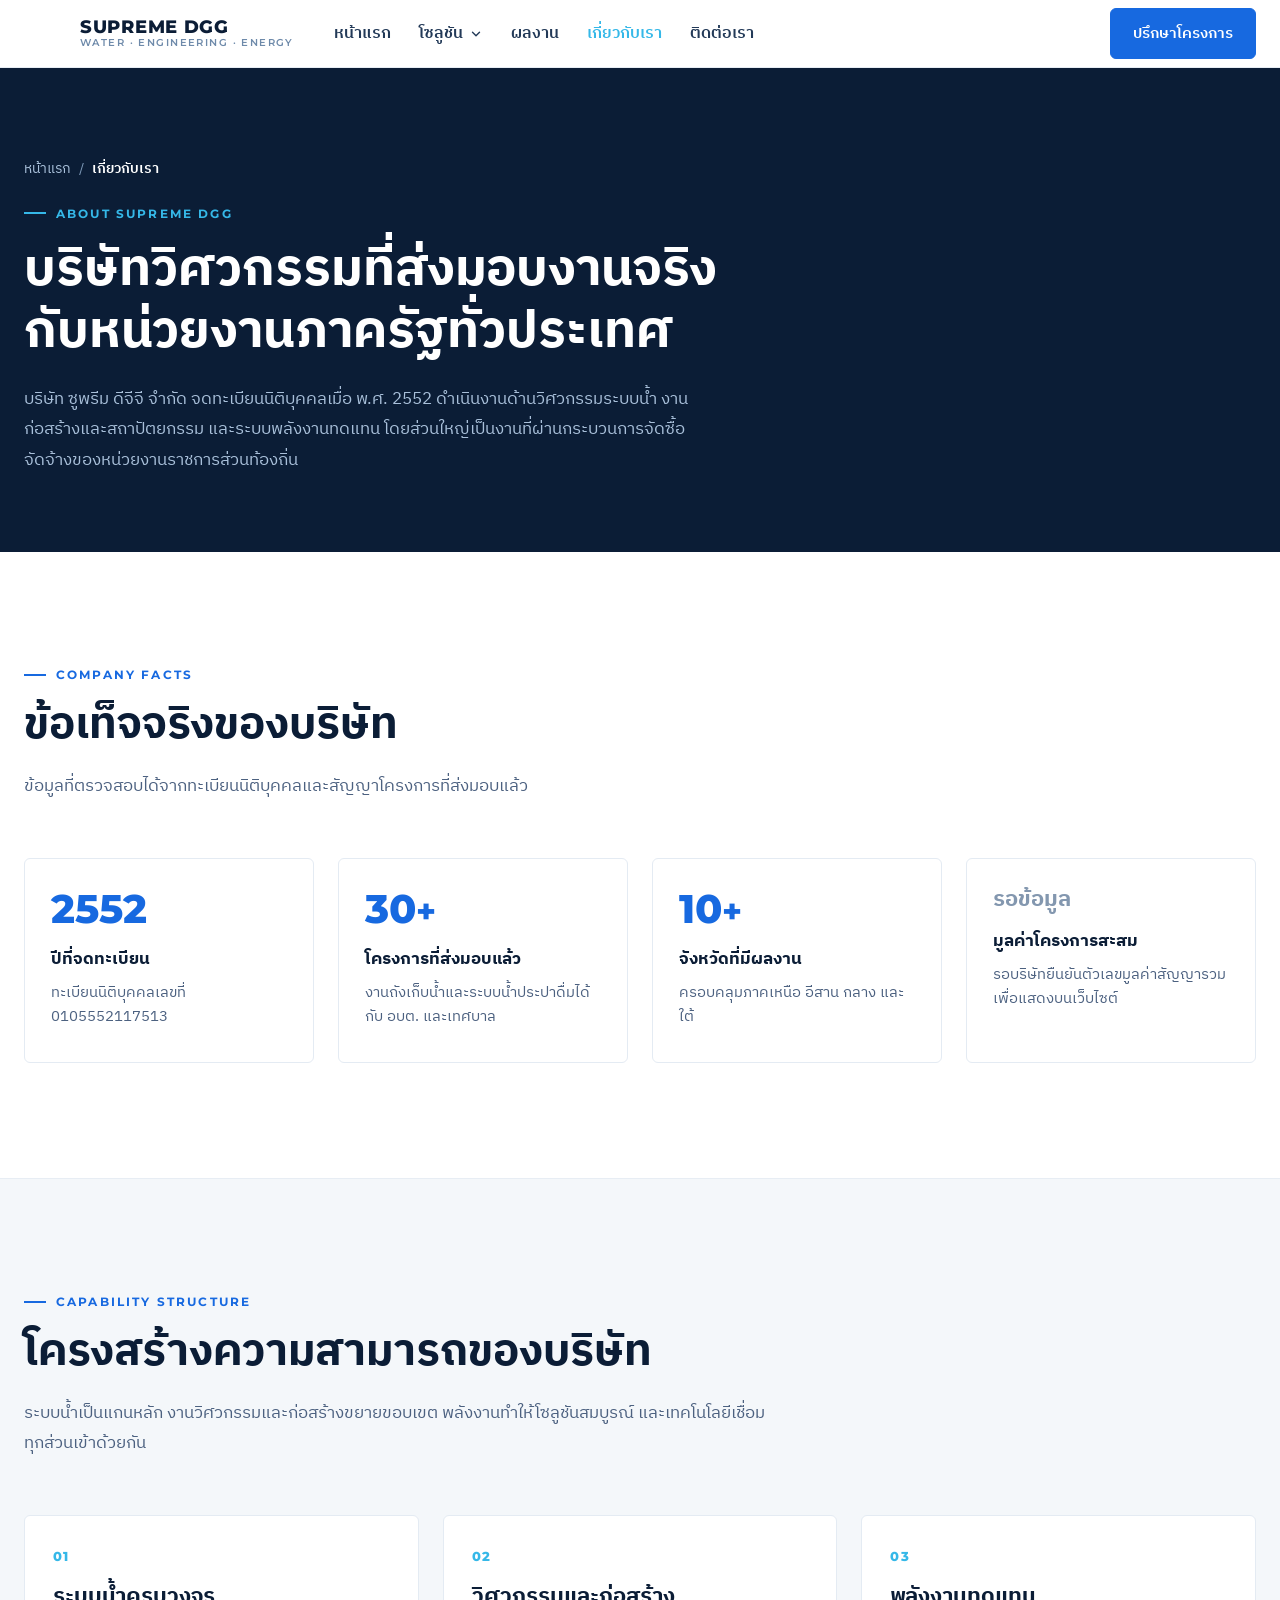
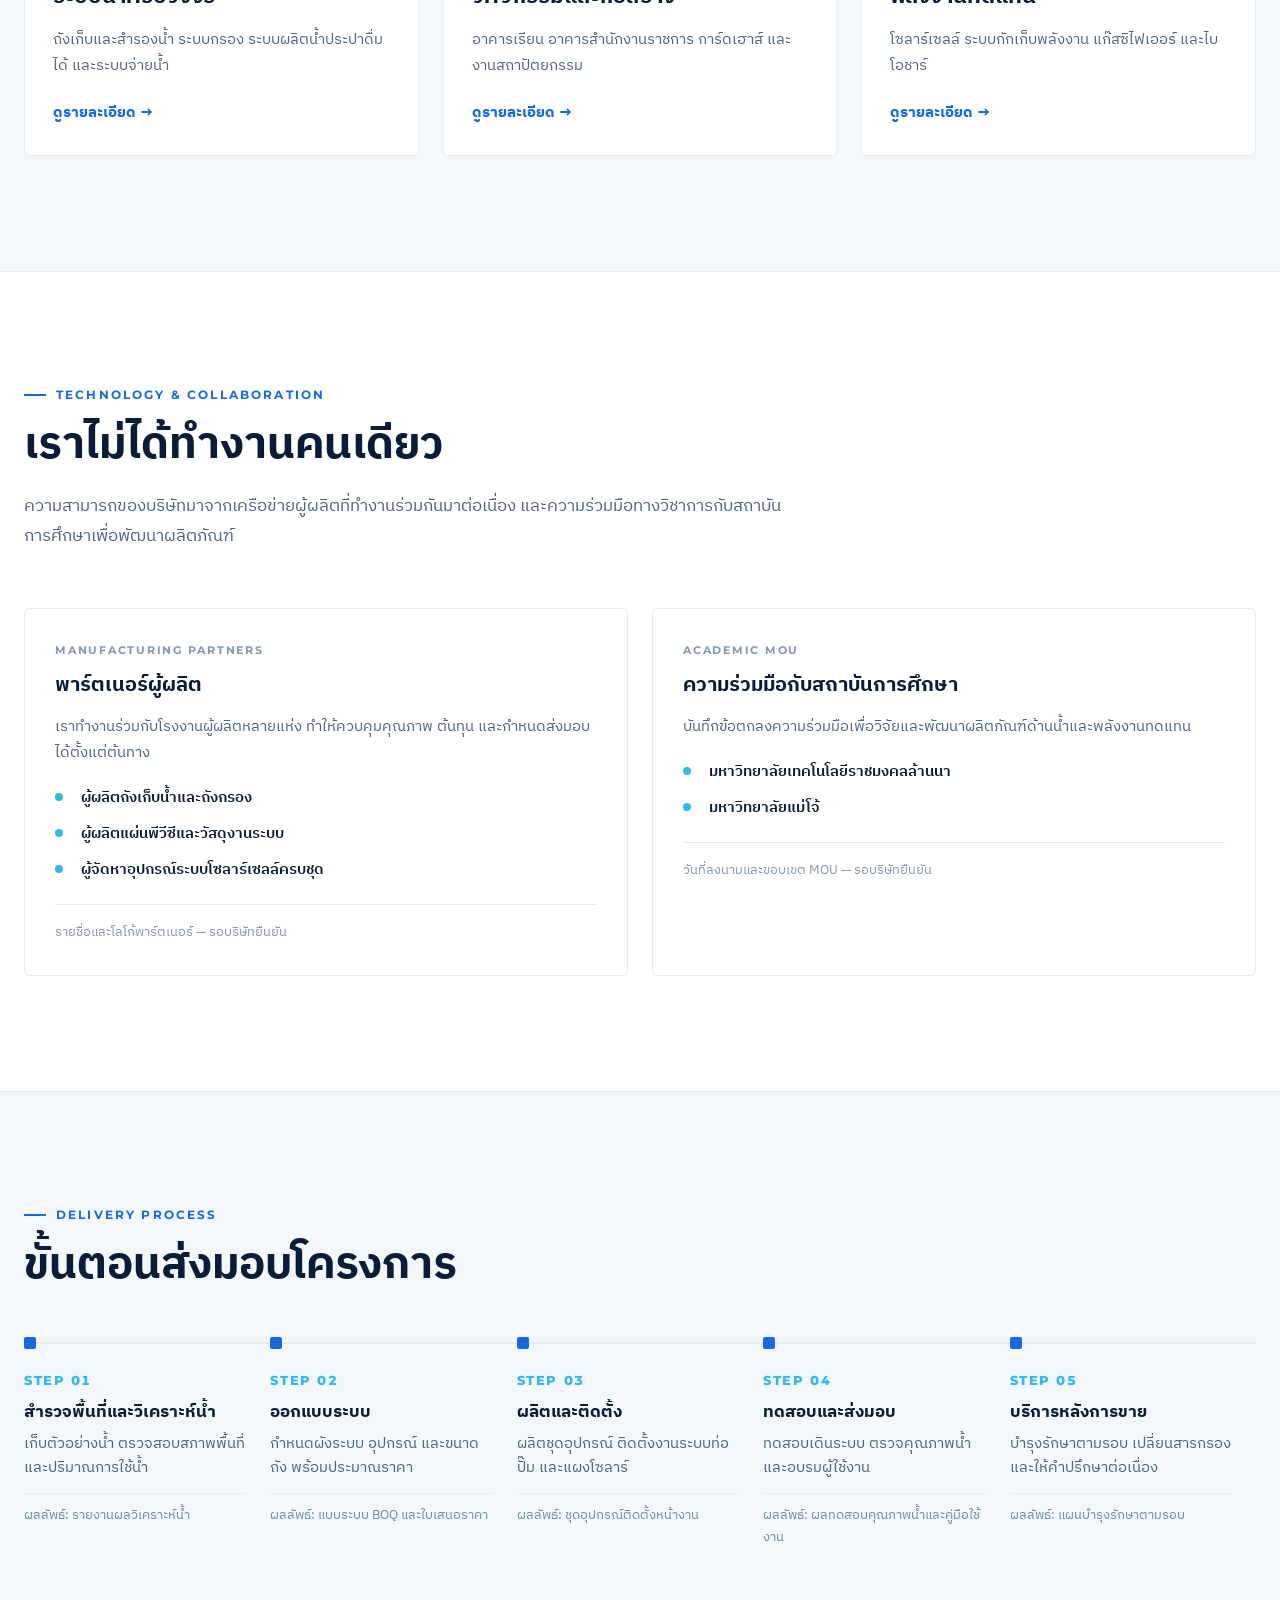
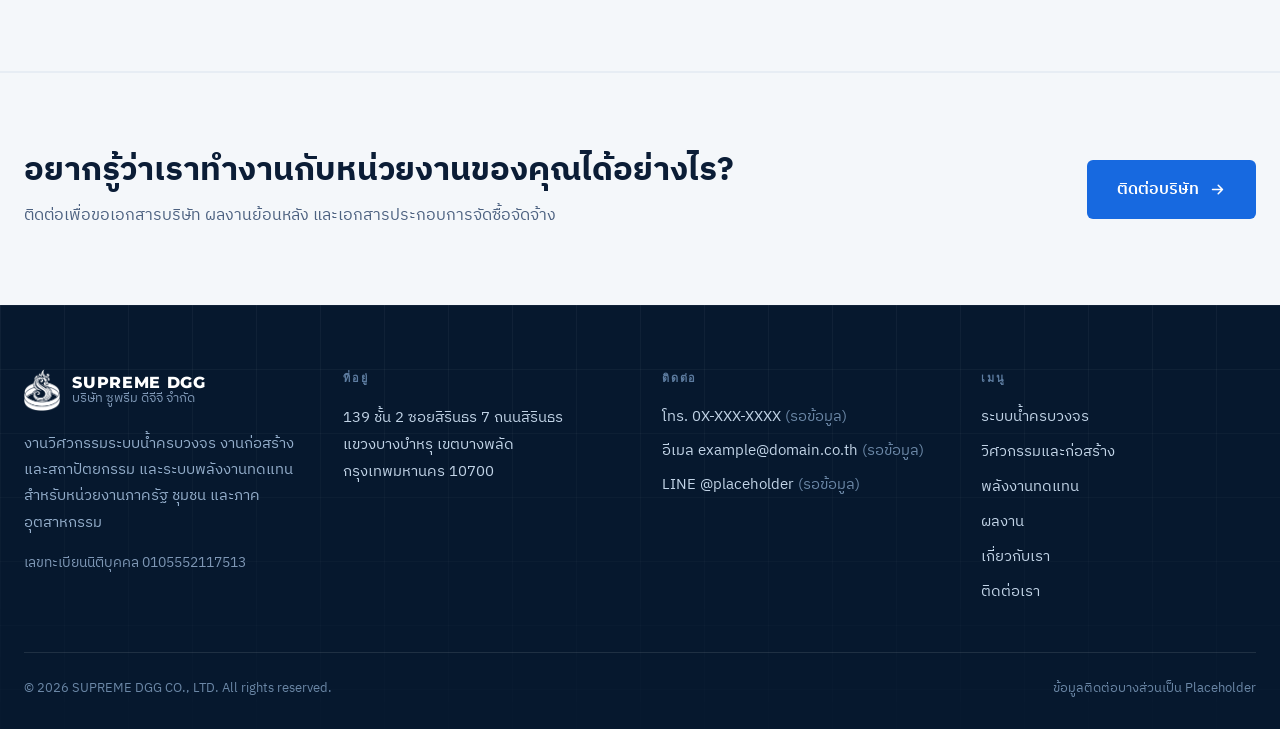
==== about.html @ 995c14d4 "Restructure site into seven pages per corporate website direction The homepage was carrying every se" ====
<!DOCTYPE html>
<html lang="th">
<head>
<meta charset="UTF-8">
<meta name="viewport" content="width=device-width, initial-scale=1">
<title>เกี่ยวกับเรา — SUPREME DGG | บริษัท ซูพรีม ดีจีจี จำกัด</title>
<meta name="description" content="บริษัท ซูพรีม ดีจีจี จำกัด จดทะเบียน พ.ศ. 2552 ดำเนินงานวิศวกรรมระบบน้ำ งานก่อสร้าง และพลังงานทดแทน ร่วมกับหน่วยงานภาครัฐ พาร์ตเนอร์ผู้ผลิต และสถาบันการศึกษา">
<link rel="preconnect" href="https://fonts.googleapis.com">
<link rel="preconnect" href="https://fonts.gstatic.com" crossorigin>
<link href="https://fonts.googleapis.com/css2?family=IBM+Plex+Sans+Thai:wght@400;500;600;700&family=Montserrat:wght@400;500;600;700;800&display=swap" rel="stylesheet">
<link rel="stylesheet" href="styles.css">
</head>
<body data-page="about">

<header id="site-header" class="header">
  <div class="header-inner">
    <a href="index.html" class="brand">
      <span class="brand-mark">
        <img class="logo logo-navy" src="assets/logo-navy.png" alt="SUPREME DGG" width="612" height="702">
        <img class="logo logo-white" src="assets/logo-white.png" alt="SUPREME DGG" width="598" height="689">
      </span>
      <span class="brand-text">
        <span class="brand-name">SUPREME DGG</span>
        <span class="brand-sub">WATER · ENGINEERING · ENERGY</span>
      </span>
    </a>
    <nav class="nav">
      <a href="index.html" data-nav="home">หน้าแรก</a>
      <div class="nav-drop" data-nav="solutions">
        <button type="button" class="nav-drop-trigger" aria-expanded="false" aria-haspopup="true">
          โซลูชัน
          <svg width="14" height="14" viewBox="0 0 24 24" fill="none" stroke="currentColor" stroke-width="2.4" stroke-linecap="round" stroke-linejoin="round"><path d="m6 9 6 6 6-6"></path></svg>
        </button>
        <div class="nav-drop-menu">
          <a href="water.html" data-nav="water">
            <strong>ระบบน้ำครบวงจร</strong>
            <span>ถังเก็บน้ำ · ระบบกรอง · น้ำประปาดื่มได้</span>
          </a>
          <a href="engineering.html" data-nav="engineering">
            <strong>วิศวกรรมและก่อสร้าง</strong>
            <span>อาคารราชการ · โรงเรียน · สถาปัตยกรรม</span>
          </a>
          <a href="energy.html" data-nav="energy">
            <strong>พลังงานทดแทน</strong>
            <span>โซลาร์เซลล์ · แก๊สซิไฟเออร์ · ไบโอชาร์</span>
          </a>
        </div>
      </div>
      <a href="projects.html" data-nav="projects">ผลงาน</a>
      <a href="about.html" data-nav="about">เกี่ยวกับเรา</a>
      <a href="contact.html" data-nav="contact">ติดต่อเรา</a>
    </nav>
    <div class="header-actions">
      <a href="contact.html" class="btn btn-header-cta">ปรึกษาโครงการ</a>
      <button type="button" id="burger" class="burger" aria-label="เมนู" aria-expanded="false" aria-controls="mobile-menu">
        <svg width="22" height="22" viewBox="0 0 24 24" fill="none" stroke="currentColor" stroke-width="2" stroke-linecap="round"><path d="M3 6h18M3 12h18M3 18h18"></path></svg>
      </button>
    </div>
  </div>
</header>

<div id="mobile-menu" class="mobile-menu" hidden>
  <a href="index.html">หน้าแรก</a>
  <div class="mobile-menu-group">
    <span class="mobile-menu-label">โซลูชัน</span>
    <a href="water.html">ระบบน้ำครบวงจร</a>
    <a href="engineering.html">วิศวกรรมและก่อสร้าง</a>
    <a href="energy.html">พลังงานทดแทน</a>
  </div>
  <a href="projects.html">ผลงาน</a>
  <a href="about.html">เกี่ยวกับเรา</a>
  <a href="contact.html">ติดต่อเรา</a>
</div>

<main>

  <section class="page-hero">
    <div class="wrap">
      <nav class="crumb" aria-label="breadcrumb"><a href="index.html">หน้าแรก</a><span>/</span><strong>เกี่ยวกับเรา</strong></nav>
      <div class="eyebrow-label eyebrow-label-cyan">ABOUT SUPREME DGG</div>
      <h1>บริษัทวิศวกรรมที่ส่งมอบงานจริง<br>กับหน่วยงานภาครัฐทั่วประเทศ</h1>
      <p>บริษัท ซูพรีม ดีจีจี จำกัด จดทะเบียนนิติบุคคลเมื่อ พ.ศ. 2552 ดำเนินงานด้านวิศวกรรมระบบน้ำ งานก่อสร้างและสถาปัตยกรรม และระบบพลังงานทดแทน โดยส่วนใหญ่เป็นงานที่ผ่านกระบวนการจัดซื้อจัดจ้างของหน่วยงานราชการส่วนท้องถิ่น</p>
    </div>
  </section>

  <!-- FACTS -->
  <section class="section" data-reveal>
    <div class="wrap">
      <div class="section-head">
        <div class="eyebrow-label">COMPANY FACTS</div>
        <h2>ข้อเท็จจริงของบริษัท</h2>
        <p>ข้อมูลที่ตรวจสอบได้จากทะเบียนนิติบุคคลและสัญญาโครงการที่ส่งมอบแล้ว</p>
      </div>
      <div class="grid grid-4 facts-grid">
        <div class="card fact-card">
          <span class="fact-number">2552</span>
          <strong>ปีที่จดทะเบียน</strong>
          <p>ทะเบียนนิติบุคคลเลขที่ 0105552117513</p>
        </div>
        <div class="card fact-card">
          <span class="fact-number">30<small>+</small></span>
          <strong>โครงการที่ส่งมอบแล้ว</strong>
          <p>งานถังเก็บน้ำและระบบน้ำประปาดื่มได้กับ อบต. และเทศบาล</p>
        </div>
        <div class="card fact-card">
          <span class="fact-number">10<small>+</small></span>
          <strong>จังหวัดที่มีผลงาน</strong>
          <p>ครอบคลุมภาคเหนือ อีสาน กลาง และใต้</p>
        </div>
        <div class="card fact-card">
          <span class="fact-number fact-number-pending">รอข้อมูล</span>
          <strong>มูลค่าโครงการสะสม</strong>
          <p>รอบริษัทยืนยันตัวเลขมูลค่าสัญญารวมเพื่อแสดงบนเว็บไซต์</p>
        </div>
      </div>
    </div>
  </section>

  <!-- CAPABILITY -->
  <section class="section section-tint" data-reveal>
    <div class="wrap">
      <div class="section-head">
        <div class="eyebrow-label">CAPABILITY STRUCTURE</div>
        <h2>โครงสร้างความสามารถของบริษัท</h2>
        <p>ระบบน้ำเป็นแกนหลัก งานวิศวกรรมและก่อสร้างขยายขอบเขต พลังงานทำให้โซลูชันสมบูรณ์ และเทคโนโลยีเชื่อมทุกส่วนเข้าด้วยกัน</p>
      </div>
      <div class="grid grid-3">
        <a class="card line-card" href="water.html">
          <div class="line-num">01</div>
          <h3>ระบบน้ำครบวงจร</h3>
          <p>ถังเก็บและสำรองน้ำ ระบบกรอง ระบบผลิตน้ำประปาดื่มได้ และระบบจ่ายน้ำ</p>
          <span class="line-link">ดูรายละเอียด</span>
        </a>
        <a class="card line-card" href="engineering.html">
          <div class="line-num">02</div>
          <h3>วิศวกรรมและก่อสร้าง</h3>
          <p>อาคารเรียน อาคารสำนักงานราชการ การ์ดเฮาส์ และงานสถาปัตยกรรม</p>
          <span class="line-link">ดูรายละเอียด</span>
        </a>
        <a class="card line-card" href="energy.html">
          <div class="line-num">03</div>
          <h3>พลังงานทดแทน</h3>
          <p>โซลาร์เซลล์ ระบบกักเก็บพลังงาน แก๊สซิไฟเออร์ และไบโอชาร์</p>
          <span class="line-link">ดูรายละเอียด</span>
        </a>
      </div>
    </div>
  </section>

  <!-- COLLABORATION -->
  <section id="collaboration" class="section" data-reveal>
    <div class="wrap">
      <div class="section-head">
        <div class="eyebrow-label">TECHNOLOGY &amp; COLLABORATION</div>
        <h2>เราไม่ได้ทำงานคนเดียว</h2>
        <p>ความสามารถของบริษัทมาจากเครือข่ายผู้ผลิตที่ทำงานร่วมกันมาต่อเนื่อง และความร่วมมือทางวิชาการกับสถาบันการศึกษาเพื่อพัฒนาผลิตภัณฑ์</p>
      </div>

      <div class="grid grid-2 collab-grid">
        <div class="card collab-card">
          <div class="collab-label">MANUFACTURING PARTNERS</div>
          <h3>พาร์ตเนอร์ผู้ผลิต</h3>
          <p>เราทำงานร่วมกับโรงงานผู้ผลิตหลายแห่ง ทำให้ควบคุมคุณภาพ ต้นทุน และกำหนดส่งมอบได้ตั้งแต่ต้นทาง</p>
          <ul class="tick-list">
            <li>ผู้ผลิตถังเก็บน้ำและถังกรอง</li>
            <li>ผู้ผลิตแผ่นพีวีซีและวัสดุงานระบบ</li>
            <li>ผู้จัดหาอุปกรณ์ระบบโซลาร์เซลล์ครบชุด</li>
          </ul>
          <div class="pending-note">รายชื่อและโลโก้พาร์ตเนอร์ — รอบริษัทยืนยัน</div>
        </div>

        <div class="card collab-card">
          <div class="collab-label">ACADEMIC MOU</div>
          <h3>ความร่วมมือกับสถาบันการศึกษา</h3>
          <p>บันทึกข้อตกลงความร่วมมือเพื่อวิจัยและพัฒนาผลิตภัณฑ์ด้านน้ำและพลังงานทดแทน</p>
          <ul class="tick-list">
            <li>มหาวิทยาลัยเทคโนโลยีราชมงคลล้านนา</li>
            <li>มหาวิทยาลัยแม่โจ้</li>
          </ul>
          <div class="pending-note">วันที่ลงนามและขอบเขต MOU — รอบริษัทยืนยัน</div>
        </div>
      </div>
    </div>
  </section>

  <!-- PROCESS -->
  <section id="process" class="section section-tint" data-reveal>
    <div class="wrap">
      <div class="eyebrow-label">DELIVERY PROCESS</div>
      <h2 class="section-title">ขั้นตอนส่งมอบโครงการ</h2>
      <div class="process-grid">
        <div class="process-step">
          <div class="process-dot"></div>
          <div class="process-num">STEP 01</div>
          <h3>สำรวจพื้นที่และวิเคราะห์น้ำ</h3>
          <p>เก็บตัวอย่างน้ำ ตรวจสอบสภาพพื้นที่และปริมาณการใช้น้ำ</p>
          <div class="process-out">ผลลัพธ์: รายงานผลวิเคราะห์น้ำ</div>
        </div>
        <div class="process-step">
          <div class="process-dot"></div>
          <div class="process-num">STEP 02</div>
          <h3>ออกแบบระบบ</h3>
          <p>กำหนดผังระบบ อุปกรณ์ และขนาดถัง พร้อมประมาณราคา</p>
          <div class="process-out">ผลลัพธ์: แบบระบบ BOQ และใบเสนอราคา</div>
        </div>
        <div class="process-step">
          <div class="process-dot"></div>
          <div class="process-num">STEP 03</div>
          <h3>ผลิตและติดตั้ง</h3>
          <p>ผลิตชุดอุปกรณ์ ติดตั้งงานระบบท่อ ปั๊ม และแผงโซลาร์</p>
          <div class="process-out">ผลลัพธ์: ชุดอุปกรณ์ติดตั้งหน้างาน</div>
        </div>
        <div class="process-step">
          <div class="process-dot"></div>
          <div class="process-num">STEP 04</div>
          <h3>ทดสอบและส่งมอบ</h3>
          <p>ทดสอบเดินระบบ ตรวจคุณภาพน้ำ และอบรมผู้ใช้งาน</p>
          <div class="process-out">ผลลัพธ์: ผลทดสอบคุณภาพน้ำและคู่มือใช้งาน</div>
        </div>
        <div class="process-step">
          <div class="process-dot"></div>
          <div class="process-num">STEP 05</div>
          <h3>บริการหลังการขาย</h3>
          <p>บำรุงรักษาตามรอบ เปลี่ยนสารกรอง และให้คำปรึกษาต่อเนื่อง</p>
          <div class="process-out">ผลลัพธ์: แผนบำรุงรักษาตามรอบ</div>
        </div>
      </div>
    </div>
  </section>


  <section class="cta-band" data-reveal>
    <div class="wrap cta-band-inner">
      <div>
        <h2>อยากรู้ว่าเราทำงานกับหน่วยงานของคุณได้อย่างไร?</h2>
        <p>ติดต่อเพื่อขอเอกสารบริษัท ผลงานย้อนหลัง และเอกสารประกอบการจัดซื้อจัดจ้าง</p>
      </div>
      <a href="contact.html" class="btn btn-primary">ติดต่อบริษัท
        <svg width="17" height="17" viewBox="0 0 24 24" fill="none" stroke="currentColor" stroke-width="2.2" stroke-linecap="round" stroke-linejoin="round"><path d="M5 12h14M13 6l6 6-6 6"></path></svg>
      </a>
    </div>
  </section>

</main>

<!-- FOOTER -->
<footer class="footer">
  <div class="wrap">
    <div class="footer-grid">
      <div>
        <div class="footer-brand">
          <img src="assets/logo-white.png" alt="SUPREME DGG" class="footer-logo" width="598" height="689" loading="lazy" decoding="async">
          <span>
            <span class="footer-brand-name">SUPREME DGG</span>
            <span class="footer-brand-sub">บริษัท ซูพรีม ดีจีจี จำกัด</span>
          </span>
        </div>
        <p class="footer-desc">งานวิศวกรรมระบบน้ำครบวงจร งานก่อสร้างและสถาปัตยกรรม และระบบพลังงานทดแทน สำหรับหน่วยงานภาครัฐ ชุมชน และภาคอุตสาหกรรม</p>
        <div class="footer-reg">เลขทะเบียนนิติบุคคล 0105552117513</div>
      </div>
      <div>
        <div class="footer-label">ที่อยู่</div>
        <p class="footer-address">139 ชั้น 2 ซอยสิรินธร 7 ถนนสิรินธร<br>แขวงบางบำหรุ เขตบางพลัด<br>กรุงเทพมหานคร 10700</p>
      </div>
      <div>
        <div class="footer-label">ติดต่อ</div>
        <div class="footer-contact">
          <span>โทร. 0X-XXX-XXXX <em>(รอข้อมูล)</em></span>
          <span>อีเมล example@domain.co.th <em>(รอข้อมูล)</em></span>
          <span>LINE @placeholder <em>(รอข้อมูล)</em></span>
        </div>
      </div>
      <div>
        <div class="footer-label">เมนู</div>
        <div class="footer-links">
          <a href="water.html">ระบบน้ำครบวงจร</a>
          <a href="engineering.html">วิศวกรรมและก่อสร้าง</a>
          <a href="energy.html">พลังงานทดแทน</a>
          <a href="projects.html">ผลงาน</a>
          <a href="about.html">เกี่ยวกับเรา</a>
          <a href="contact.html">ติดต่อเรา</a>
        </div>
      </div>
    </div>
    <div class="footer-bottom">
      <span>© 2026 SUPREME DGG CO., LTD. All rights reserved.</span>
      <span>ข้อมูลติดต่อบางส่วนเป็น Placeholder</span>
    </div>
  </div>
</footer>

<script src="script.js"></script>
</body>
</html>
---- styles.css ----
/* SUPREME DGG — Homepage
   Implemented from the "SUPREME DGG Homepage.dc.html" Claude Design canvas.
   Vanilla HTML/CSS/JS — no runtime dependency. */

:root {
  --navy: #0B1D36;
  --navy-deep: #06182E;
  --blue: #1769E0;
  --blue-deep: #0F58C4;
  --cyan: #35B8E8;
  --ink: #0B1D36;
  --muted: #4C6180;
  --line: #E4EBF3;
  --line-soft: #E7EDF4;
  --tint: #F4F7FA;
  --header-h: 82px;
  --header-h-scrolled: 68px;
  --radius: 6px;
  --radius-sm: 4px;
}

* { box-sizing: border-box; }

html { scroll-behavior: smooth; }

section[id],
#contact-form {
  scroll-margin-top: 92px;
}
@media (prefers-reduced-motion: reduce) { html { scroll-behavior: auto; } }

body {
  margin: 0;
  background: #FFFFFF;
  color: var(--ink);
  font-family: 'IBM Plex Sans Thai', 'Montserrat', sans-serif;
  -webkit-font-smoothing: antialiased;
  overflow-x: hidden;
}

a { color: var(--blue); text-decoration: none; }
a:hover { color: var(--cyan); }
input, textarea, button, select { font-family: inherit; }
img { max-width: 100%; }

.wrap {
  max-width: 1280px;
  margin: 0 auto;
  padding: 0 24px;
}

h1, h2, h3, h4 { margin: 0; }

/* ---------- Buttons ---------- */

.btn {
  display: inline-flex;
  align-items: center;
  gap: 10px;
  padding: 16px 30px;
  border-radius: var(--radius);
  font-size: 16px;
  font-weight: 600;
  border: none;
  cursor: pointer;
  transition: background .25s ease, color .25s ease, border-color .25s ease;
}

.btn-primary {
  background: var(--blue);
  color: #FFFFFF;
}
.btn-primary:hover { background: var(--cyan); color: #06182E; }

.btn-ghost {
  background: rgba(255, 255, 255, .06);
  border: 1.5px solid rgba(255, 255, 255, .42);
  color: #FFFFFF;
}
.btn-ghost:hover { background: #FFFFFF; color: var(--navy); border-color: #FFFFFF; }

.btn-outline {
  background: transparent;
  border: 1.5px solid rgba(255, 255, 255, .42);
  color: #FFFFFF;
}
.btn-outline:hover { background: #FFFFFF; color: var(--navy); border-color: #FFFFFF; }

.btn-outline-navy {
  padding: 12px 24px;
  border-radius: var(--radius);
  border: 1px solid #D8E2ED;
  background: #FFFFFF;
  color: var(--navy);
  font-size: 15px;
}
.btn-outline-navy:hover { background: var(--tint); }

.btn-submit {
  width: 100%;
  margin-top: 6px;
  padding: 16px;
  border-radius: var(--radius);
  background: var(--blue);
  color: #FFFFFF;
  font-size: 16px;
  justify-content: center;
}
.btn-submit:hover { background: var(--blue-deep); }

/* ---------- Header ---------- */

.header {
  position: fixed;
  top: 0; left: 0; right: 0;
  z-index: 100;
  height: var(--header-h);
  background: transparent;
  border-bottom: 1px solid transparent;
  box-shadow: none;
  transition: height .3s ease, background .3s ease, box-shadow .3s ease, border-color .3s ease;
  --fg: #E4EEF8;
  --brand: #FFFFFF;
  --brand-sub: var(--cyan);
  --cta-bg: rgba(255, 255, 255, .12);
  --cta-border: rgba(255, 255, 255, .45);
  --burger-bg: rgba(255, 255, 255, .12);
  --burger-border: rgba(255, 255, 255, .35);
  --burger-color: #FFFFFF;
}

.header.is-scrolled,
.header.is-menu-open,
body:not([data-page="home"]) .header {
  height: var(--header-h-scrolled);
  background: #FFFFFF;
  border-bottom-color: var(--line-soft);
  box-shadow: none;
  --fg: #233A58;
  --brand: var(--navy);
  --brand-sub: #6E8AAA;
  --cta-bg: var(--blue);
  --cta-border: var(--blue);
  --burger-bg: #F4F7FA;
  --burger-border: #E0E8F1;
  --burger-color: var(--navy);
}

.header-inner {
  max-width: 1280px;
  margin: 0 auto;
  padding: 0 24px;
  height: 100%;
  display: flex;
  align-items: center;
  gap: 32px;
}

.brand { display: flex; align-items: center; gap: 12px; flex-shrink: 0; }

.brand-mark { position: relative; height: 44px; width: 44px; display: block; flex-shrink: 0; }

.logo { position: absolute; inset: 0; height: 44px; width: auto; display: block; transition: opacity .25s ease; }
.logo-white { opacity: 1; }
.logo-navy { opacity: 0; }
.header.is-scrolled .logo-navy,
.header.is-menu-open .logo-navy { opacity: 1; }
.header.is-scrolled .logo-white,
.header.is-menu-open .logo-white { opacity: 0; }

.brand-text { display: flex; flex-direction: column; line-height: 1.1; }
.brand-name { font-family: 'Montserrat', sans-serif; font-size: 18px; font-weight: 800; letter-spacing: .04em; color: var(--brand); }
.brand-sub { font-family: 'Montserrat', sans-serif; font-size: 9.5px; font-weight: 600; letter-spacing: .15em; color: var(--brand-sub); }

.nav { display: flex; align-items: center; gap: 28px; margin-left: 8px; }
.nav a { font-size: 15.5px; font-weight: 600; color: var(--fg); white-space: nowrap; transition: color .2s ease; }
.nav a:hover { color: var(--cyan); }

.header-actions { margin-left: auto; display: flex; align-items: center; gap: 12px; }

.btn-header-cta {
  padding: 12px 22px;
  border-radius: var(--radius);
  font-size: 15px;
  white-space: nowrap;
  background: var(--cta-bg);
  color: #FFFFFF;
  border: 1.5px solid var(--cta-border);
}
.btn-header-cta:hover { background: var(--blue-deep); border-color: var(--blue-deep); color: #FFFFFF; }

.burger {
  display: none;
  align-items: center;
  justify-content: center;
  width: 44px; height: 44px;
  border-radius: var(--radius);
  cursor: pointer;
  background: var(--burger-bg);
  border: 1px solid var(--burger-border);
  color: var(--burger-color);
}

.mobile-menu {
  position: fixed;
  inset: var(--header-h-scrolled) 0 auto 0;
  z-index: 90;
  background: #FFFFFF;
  border-bottom: 1px solid var(--line-soft);
  box-shadow: none;
  padding: 16px 24px 24px;
  display: flex;
  flex-direction: column;
  gap: 4px;
}
.mobile-menu[hidden] { display: none; }
.mobile-menu a { padding: 14px 4px; font-size: 17px; font-weight: 600; color: var(--navy); border-bottom: 1px solid #F0F4F9; }
.mobile-menu a:last-child { border-bottom: none; }

@media (max-width: 1139px) {
  .nav, .btn-header-cta { display: none; }
  .burger { display: inline-flex; }
}

/* ---------- Hero ---------- */

.hero {
  position: relative;
  width: 100%;
  min-height: min(88vh, 860px);
  display: flex;
  align-items: flex-end;
  background: var(--navy);
  overflow: hidden;
}

.hero-media { position: absolute; inset: 0; }
.hero-media img {
  width: 100%; height: 100%;
  object-fit: cover;
  display: block;
}
.hero-media::before {
  content: '';
  position: absolute; inset: 0;
  pointer-events: none;
  background: linear-gradient(90deg, rgba(11,29,54,.94) 0%, rgba(11,29,54,.86) 42%, rgba(11,29,54,.35) 78%, rgba(11,29,54,.15) 100%);
}
.hero-media::after {
  content: '';
  position: absolute; inset: 0;
  pointer-events: none;
  background:
    linear-gradient(to right, rgba(255,255,255,.05) 1px, transparent 1px),
    linear-gradient(to bottom, rgba(255,255,255,.05) 1px, transparent 1px),
    linear-gradient(180deg, rgba(11,29,54,.55) 0%, rgba(11,29,54,0) 30%);
  background-size: 72px 72px, 72px 72px, auto;
}

@media (max-width: 768px) {
  .hero-media::before {
    background: linear-gradient(90deg,
      rgba(11,29,54,.92) 0%,
      rgba(11,29,54,.86) 50%,
      rgba(11,29,54,.80) 100%);
  }
}

.hero-content {
  position: relative;
  width: 100%;
  max-width: 1280px;
  margin: 0 auto;
  padding: 180px 24px 72px;
}
.hero-content > div { max-width: 720px; }

.eyebrow { display: flex; align-items: center; gap: 12px; margin-bottom: 24px; }
.eyebrow-bar { width: 34px; height: 2px; background: var(--cyan); display: block; }
.eyebrow span { font-family: 'Montserrat', sans-serif; font-size: 13px; font-weight: 700; letter-spacing: .18em; color: var(--cyan); }

.hero h1 {
  margin: 0 0 24px;
  font-size: clamp(34px, 5vw, 60px);
  line-height: 1.18;
  font-weight: 700;
  color: #FFFFFF;
  text-wrap: pretty;
}
.hero p {
  margin: 0 0 36px;
  font-size: clamp(16px, 1.4vw, 19px);
  line-height: 1.75;
  color: #C9DAEC;
  max-width: 620px;
}
.hero-actions { display: flex; flex-wrap: wrap; gap: 14px; }

/* ---------- Image slots ---------- */

.img-slot {
  position: relative;
  width: 100%;
  height: 100%;
  overflow: hidden;
  background: #E9EFF6;
}
.img-slot img {
  width: 100%; height: 100%;
  object-fit: cover;
  display: block;
}

/* ---------- Sections ---------- */

.section { background: #FFFFFF; padding: clamp(72px, 9vw, 120px) 0; }
.section-tint { background: var(--tint); border-top: 1px solid var(--line-soft); border-bottom: 1px solid var(--line-soft); }
.section-dark { background: var(--navy); position: relative; }

.section-dark::before,
.footer::before {
  content: '';
  position: absolute; inset: 0;
  pointer-events: none;
  background-image:
    linear-gradient(to right, rgba(255, 255, 255, .05) 1px, transparent 1px),
    linear-gradient(to bottom, rgba(255, 255, 255, .05) 1px, transparent 1px);
  background-size: 64px 64px;
  -webkit-mask-image: linear-gradient(180deg, rgba(0, 0, 0, .85), rgba(0, 0, 0, .15));
          mask-image: linear-gradient(180deg, rgba(0, 0, 0, .85), rgba(0, 0, 0, .15));
}
.section-dark .wrap,
.footer .wrap { position: relative; z-index: 1; }

[data-reveal] { opacity: 0; transform: translateY(26px); transition: opacity .7s cubic-bezier(.22,.61,.36,1), transform .7s cubic-bezier(.22,.61,.36,1); }
[data-reveal].is-visible { opacity: 1; transform: none; }

.eyebrow-label {
  font-family: 'Montserrat', sans-serif; font-size: 12px; font-weight: 700; letter-spacing: .18em;
  color: var(--blue); margin-bottom: 16px;
  display: flex; align-items: center; gap: 10px;
}
.eyebrow-label::before { content: ''; width: 22px; height: 2px; background: currentColor; flex-shrink: 0; }
.eyebrow-label-cyan { color: var(--cyan); }

.trust-number, .stat-row strong, .stage-num, .process-num, .stage-detail-step {
  font-variant-numeric: tabular-nums;
}

.section-head { max-width: 760px; margin-bottom: 56px; }
.section-head h2 { margin: 0 0 18px; font-size: clamp(28px, 3.4vw, 44px); line-height: 1.28; font-weight: 700; color: var(--navy); text-wrap: pretty; }
.section-head p { margin: 0; font-size: 17px; line-height: 1.75; color: var(--muted); }

.section-title { margin: 0 0 48px; font-size: clamp(28px, 3.4vw, 44px); line-height: 1.28; font-weight: 700; color: var(--navy); }
.section-lede { margin: 0; font-size: 17px; line-height: 1.75; color: var(--muted); max-width: 520px; }

.section-dark h2 { font-size: clamp(28px, 3.4vw, 44px); line-height: 1.28; font-weight: 700; color: #FFFFFF; text-wrap: pretty; }
.section-dark .section-lede { color: #A9C0DA; }

.section-head-split { align-items: end; gap: 40px; margin-bottom: 52px; }

.grid { display: grid; gap: 24px; }
.grid-2 { grid-template-columns: repeat(auto-fit, minmax(min(300px, 100%), 1fr)); }
.grid-3 { grid-template-columns: repeat(1, 1fr); gap: 16px; }
@media (min-width: 768px) {
  .grid-3 { grid-template-columns: repeat(3, 1fr); gap: 24px; }
}
.grid-4 { grid-template-columns: repeat(auto-fit, minmax(min(268px, 100%), 1fr)); }

/* ---------- Cards ---------- */

.card {
  border: 1px solid var(--line);
  border-radius: var(--radius);
  overflow: hidden;
  background: #FFFFFF;
  transition: box-shadow .25s ease, border-color .25s ease, background .25s ease;
}
.card:hover { box-shadow: inset 0 0 0 1px #9EC3F0; border-color: #9EC3F0; }

.card-body { padding: 26px 24px 28px; }
.card-body h3 { margin: 0 0 10px; font-size: 19px; font-weight: 700; color: var(--navy); line-height: 1.4; }
.card-body p { margin: 0; font-size: 15px; line-height: 1.7; color: var(--muted); }

.card-spec {
  display: flex; flex-direction: column; gap: 6px;
  margin-top: 18px; padding-top: 14px; border-top: 1px solid var(--line);
}
.card-spec span { font-family: 'Montserrat', sans-serif; font-size: 11px; font-weight: 700; letter-spacing: .14em; color: #8397AF; }
.card-spec strong { font-size: 13px; font-weight: 600; color: var(--navy); text-align: left; }

.service-card .img-slot-sm { height: auto; aspect-ratio: 4 / 3; }
.card-icon {
  width: 44px; height: 44px;
  border-radius: var(--radius);
  background: #EEF5FE;
  display: flex; align-items: center; justify-content: center;
  margin-bottom: 18px;
  color: var(--blue);
}

.sector-card { padding: 30px 26px 32px; }
.sector-card:hover { background: #F7FAFD; border-color: #CFE0F5; transform: none; box-shadow: none; }
.sector-icon { color: var(--blue); margin-bottom: 20px; }
.sector-card h3 { margin: 0 0 10px; font-size: 18px; font-weight: 700; color: var(--navy); }
.sector-card p { margin: 0; font-size: 15px; line-height: 1.7; color: var(--muted); }

/* ---------- Trust bar ---------- */

.trust-bar { background: var(--navy); border-top: 1px solid rgba(255, 255, 255, .10); }
.trust-grid { display: grid; grid-template-columns: repeat(auto-fit, minmax(min(230px, 100%), 1fr)); }
.trust-item { padding: 30px 0; display: flex; align-items: center; gap: 14px; }
.trust-item > svg { flex-shrink: 0; }
.trust-item span { font-size: 15px; line-height: 1.5; color: #C9DAEC; }
.trust-item-number { gap: 16px; }
@media (min-width: 968px) {
  .trust-item { padding: 30px 28px; border-left: 1px solid rgba(255, 255, 255, .10); }
  .trust-item:first-child { padding-left: 0; border-left: none; }
  .trust-item:last-child { padding-right: 0; }
}
.trust-number { font-family: 'Montserrat', sans-serif; font-size: 34px; font-weight: 800; color: var(--cyan); line-height: 1; }
.trust-number small { font-size: 18px; font-weight: 700; }

/* ---------- Complete system panel ---------- */

.system-panel {
  background: #FFFFFF;
  border: 1px solid var(--line);
  border-radius: var(--radius);
  padding: clamp(24px, 3vw, 40px);
  box-shadow: 0 1px 2px rgba(11, 29, 54, .04);
}

.stage-picker { display: grid; grid-template-columns: repeat(auto-fit, minmax(min(168px, 100%), 1fr)); gap: 14px; }

.stage-btn {
  display: flex; flex-direction: column; align-items: flex-start; gap: 10px;
  text-align: left; cursor: pointer;
  padding: 20px 18px; border-radius: var(--radius); width: 100%;
  border: 1px solid var(--line);
  background: #FBFCFE;
  transition: background .25s ease, border-color .25s ease;
  font: inherit;
}
.stage-btn .stage-icon { display: block; color: var(--blue); }
.stage-btn .stage-num { font-family: 'Montserrat', sans-serif; font-size: 11px; font-weight: 800; letter-spacing: .14em; color: #9BB0C8; }
.stage-btn .stage-label { font-size: 15px; font-weight: 700; line-height: 1.4; color: var(--navy); }

.stage-btn.is-active {
  border-color: var(--navy);
  background: var(--navy);
}
.stage-btn.is-active .stage-icon { color: var(--cyan); }
.stage-btn.is-active .stage-num { color: var(--cyan); }
.stage-btn.is-active .stage-label { color: #FFFFFF; }

.system-panel-footer { margin-top: 16px; display: flex; align-items: stretch; gap: 14px; flex-wrap: wrap; }

.solar-note {
  flex: 1 1 300px; min-width: 0;
  display: flex; align-items: center; gap: 14px;
  padding: 16px 20px; border-radius: var(--radius);
  background: #F1FAF4; border: 1px solid #CFEBDB;
}
.solar-note > svg { flex-shrink: 0; }
.solar-note span { font-size: 14.5px; line-height: 1.6; color: #1B5C3D; }

.stage-detail {
  flex: 2 1 420px; min-width: 0;
  padding: 20px 24px; border-radius: var(--radius);
  background: var(--navy);
}
.stage-detail-step { font-family: 'Montserrat', sans-serif; font-size: 11px; font-weight: 700; letter-spacing: .16em; color: var(--cyan); margin-bottom: 8px; }
.stage-detail h4 { margin: 0 0 8px; font-size: 18px; font-weight: 700; color: #FFFFFF; }
.stage-detail p { margin: 0; font-size: 15px; line-height: 1.7; color: #B9CCE2; }

/* ---------- Why us ---------- */

.why-grid { gap: 48px; }
.why-copy p { margin: 0 0 32px; font-size: 17px; line-height: 1.75; color: #A9C0DA; max-width: 460px; }
.why-copy h2 { margin: 0 0 20px; }

.reasons-grid {
  display: grid; grid-template-columns: repeat(auto-fit, minmax(min(240px, 100%), 1fr)); gap: 2px;
  background: rgba(255, 255, 255, .10);
  border: 1px solid rgba(255, 255, 255, .10);
  border-radius: var(--radius); overflow: hidden;
}
.reason { background: var(--navy); padding: 26px 24px; transition: background .25s ease; }
.reason:hover { background: #122A48; }
.reason-head { display: flex; align-items: center; gap: 10px; margin-bottom: 12px; }
.reason-head span { font-family: 'Montserrat', sans-serif; font-size: 11px; font-weight: 700; letter-spacing: .14em; color: #5D7CA0; }
.reason p { margin: 0; font-size: 15.5px; line-height: 1.65; color: #E4EEF8; font-weight: 500; }

/* ---------- Projects ---------- */

.projects-head { display: flex; flex-wrap: wrap; gap: 28px; align-items: flex-end; justify-content: space-between; margin-bottom: 36px; }

.filter-bar { display: flex; flex-wrap: wrap; gap: 8px; }
.filter-btn {
  padding: 10px 18px; border-radius: var(--radius-sm); cursor: pointer;
  font-size: 14.5px; font-weight: 600;
  border: 1px solid #D8E2ED; background: #FFFFFF; color: #3A4F6B;
  transition: background .2s ease, color .2s ease, border-color .2s ease;
  font: inherit;
}
.filter-btn.is-active { border-color: var(--navy); background: var(--navy); color: #FFFFFF; }

.project-card .img-slot-lg { height: auto; aspect-ratio: 4 / 3; }
.tag {
  display: inline-flex; align-items: center;
  padding: 5px 11px; border-radius: 3px;
  background: #EEF5FE; color: var(--blue);
  font-size: 12px; font-weight: 600; margin-bottom: 14px;
}
.project-card h3 { margin: 0 0 8px; font-size: 18px; font-weight: 700; color: var(--navy); line-height: 1.45; }
.project-card p { margin: 0 0 18px; font-size: 15px; line-height: 1.7; color: var(--muted); }

.project-scope { font-size: 13px; color: var(--muted); margin-bottom: 14px; }

.stat-row { display: flex; flex-wrap: wrap; gap: 14px 22px; padding-top: 16px; border-top: 1px solid #EDF2F7; }
.stat-row span { display: block; font-size: 12px; color: #8397AF; margin-bottom: 3px; }
.stat-row strong { font-family: 'Montserrat', sans-serif; font-size: 15px; font-weight: 700; color: var(--navy); }

.pagination { display: flex; align-items: center; justify-content: center; gap: 8px; margin-top: 40px; flex-wrap: wrap; }
.pagination button {
  min-width: 40px; height: 40px; padding: 0 14px;
  border-radius: var(--radius-sm);
  border: 1px solid #D8E2ED; background: #FFFFFF; color: #3A4F6B;
  font-size: 14.5px; font-weight: 600; cursor: pointer; font: inherit;
  transition: background .2s ease, color .2s ease, border-color .2s ease;
}
.pagination button:hover:not(:disabled):not(.is-active) { border-color: var(--navy); }
.pagination button.is-active { border-color: var(--navy); background: var(--navy); color: #FFFFFF; cursor: default; }
.pagination button:disabled { opacity: .4; cursor: not-allowed; }

/* ---------- Process ---------- */

.process-grid { display: grid; grid-template-columns: repeat(auto-fit, minmax(min(214px, 100%), 1fr)); gap: 28px 0; }
.process-step { padding: 28px 24px 8px 0; position: relative; border-top: 2px solid var(--line); }
.process-dot { position: absolute; top: -7px; left: 0; width: 12px; height: 12px; border-radius: 2px; background: var(--blue); }
.process-num { font-family: 'Montserrat', sans-serif; font-size: 13px; font-weight: 800; letter-spacing: .12em; color: var(--cyan); margin-bottom: 12px; }
.process-step h3 { margin: 0 0 8px; font-size: 17px; font-weight: 700; color: var(--navy); line-height: 1.45; }
.process-step p { margin: 0; font-size: 14.5px; line-height: 1.65; color: var(--muted); }
.process-out { font-size: 13px; color: #6E8AAA; border-top: 1px solid var(--line); margin-top: 12px; padding-top: 10px; }

/* ---------- Contact ---------- */

.contact-section { position: relative; overflow: hidden; }
.contact-grid { gap: 56px; align-items: start; position: relative; }
.contact-actions { margin-bottom: 44px; }

.contact-info { display: grid; grid-template-columns: repeat(auto-fit, minmax(min(190px, 100%), 1fr)); gap: 24px; padding-top: 32px; border-top: 1px solid rgba(255, 255, 255, .12); }
.contact-info-label { font-family: 'Montserrat', sans-serif; font-size: 11px; font-weight: 700; letter-spacing: .16em; color: #5D7CA0; margin-bottom: 8px; }
.contact-info-value { font-size: 16px; color: #E4EEF8; }
.contact-info-value small { font-size: 13px; color: #7E97B5; }

.form-panel {
  background: #FFFFFF;
  border-radius: var(--radius);
  padding: clamp(26px, 3vw, 40px);
  border: 1px solid #D8E2ED;
  box-shadow: none;
}
.form-panel h3 { margin: 0 0 6px; font-size: 21px; font-weight: 700; color: var(--navy); }
.form-lede { margin: 0 0 26px; font-size: 14.5px; line-height: 1.65; color: #7286A0; }

.field { display: flex; flex-direction: column; gap: 7px; margin-bottom: 16px; }
.field span { font-size: 13.5px; font-weight: 600; color: #3A4F6B; }
.field input, .field select, .field textarea {
  padding: 13px 15px; border-radius: var(--radius-sm);
  border: 1px solid #D8E2ED; background: #FBFCFE;
  font-size: 15px; color: var(--navy); outline: none;
}
.field input:focus, .field select:focus, .field textarea:focus { border-color: var(--blue); background: #FFFFFF; }
.field textarea { resize: vertical; line-height: 1.6; }
.field-row { display: grid; grid-template-columns: repeat(auto-fit, minmax(min(150px, 100%), 1fr)); gap: 16px; }
.field-row .field { margin-bottom: 0; }

.form-note { margin: 2px 0 0; font-size: 12.5px; line-height: 1.6; color: #8397AF; }

.form-success { text-align: center; padding: 36px 8px; }
.form-success-icon {
  width: 60px; height: 60px; border-radius: var(--radius);
  background: #F1FAF4; display: flex; align-items: center; justify-content: center;
  margin: 0 auto 20px;
}
.form-success h3 { margin: 0 0 10px; font-size: 20px; font-weight: 700; color: var(--navy); }
.form-success p { margin: 0 0 24px; font-size: 15px; line-height: 1.7; color: var(--muted); }

/* ---------- Footer ---------- */

.footer { background: var(--navy-deep); padding: 64px 0 0; position: relative; overflow: hidden; }
.footer-grid { display: grid; grid-template-columns: repeat(auto-fit, minmax(min(260px, 100%), 1fr)); gap: 44px; padding-bottom: 48px; }

.footer-brand { display: flex; align-items: center; gap: 12px; margin-bottom: 20px; }
.footer-logo { height: 42px; width: auto; display: block; }
.footer-brand span { display: flex; flex-direction: column; line-height: 1.15; }
.footer-brand-name { font-family: 'Montserrat', sans-serif; font-size: 16px; font-weight: 800; letter-spacing: .04em; color: #FFFFFF; }
.footer-brand-sub { font-size: 12.5px; color: #7E97B5; }
.footer-desc { margin: 0 0 16px; font-size: 14.5px; line-height: 1.8; color: #94AECB; max-width: 340px; }
.footer-reg { font-size: 13.5px; color: #7E97B5; }

.footer-label { font-family: 'Montserrat', sans-serif; font-size: 11px; font-weight: 700; letter-spacing: .16em; color: #5D7CA0; margin-bottom: 18px; }
.footer-address { margin: 0; font-size: 14.5px; line-height: 1.85; color: #C2D4E7; }

.footer-contact { display: flex; flex-direction: column; gap: 10px; font-size: 14.5px; color: #C2D4E7; }
.footer-contact em { font-style: normal; color: #6B87A6; }

.footer-links { display: flex; flex-direction: column; gap: 11px; font-size: 14.5px; }
.footer-links a { color: #C2D4E7; }
.footer-links a:hover { color: var(--cyan); }

.footer-bottom {
  border-top: 1px solid rgba(255, 255, 255, .10);
  padding: 24px 0 30px;
  display: flex; flex-wrap: wrap; gap: 12px; justify-content: space-between;
  font-size: 13px; color: #6B87A6;
}

/* ---------- Multi-page shell ---------- */

/* Inner pages have no dark hero behind the fixed header, so the header sits in
   its solid state from the start (see the .is-scrolled rule above) and the page
   content starts below it. */
body:not([data-page="home"]) main { padding-top: var(--header-h-scrolled); }

/* ---------- Nav dropdown ---------- */

.nav-drop { position: relative; }

.nav-drop-trigger {
  display: inline-flex;
  align-items: center;
  gap: 6px;
  padding: 0;
  border: none;
  background: none;
  cursor: pointer;
  font-size: 15.5px;
  font-weight: 600;
  color: var(--fg);
  white-space: nowrap;
  transition: color .2s ease;
}
.nav-drop:hover .nav-drop-trigger,
.nav-drop:focus-within .nav-drop-trigger { color: var(--cyan); }
.nav-drop-trigger svg { transition: transform .2s ease; }
.nav-drop:hover .nav-drop-trigger svg { transform: rotate(180deg); }

.nav-drop-menu {
  position: absolute;
  top: 100%;
  left: -18px;
  margin-top: 14px;
  min-width: 330px;
  padding: 10px;
  background: #FFFFFF;
  border: 1px solid var(--line-soft);
  border-radius: var(--radius);
  box-shadow: 0 18px 44px rgba(11, 29, 54, .14);
  display: grid;
  gap: 2px;
  opacity: 0;
  visibility: hidden;
  transform: translateY(-6px);
  transition: opacity .18s ease, transform .18s ease, visibility .18s;
}
.nav-drop:hover .nav-drop-menu,
.nav-drop:focus-within .nav-drop-menu {
  opacity: 1;
  visibility: visible;
  transform: translateY(0);
}
.nav-drop-menu a {
  display: block;
  padding: 12px 14px;
  border-radius: var(--radius-sm);
  color: var(--navy);
}
.nav-drop-menu a:hover { background: var(--tint); color: var(--navy); }
.nav-drop-menu strong { display: block; font-size: 15.5px; font-weight: 700; }
.nav-drop-menu span { display: block; margin-top: 3px; font-size: 13px; color: var(--muted); }

/* Current page marker, driven by body[data-page] so every page ships the same
   header markup. */
body[data-page="home"] .nav a[data-nav="home"],
body[data-page="projects"] .nav a[data-nav="projects"],
body[data-page="about"] .nav a[data-nav="about"],
body[data-page="contact"] .nav a[data-nav="contact"] { color: var(--cyan); }
body[data-page="water"] .nav-drop-trigger,
body[data-page="engineering"] .nav-drop-trigger,
body[data-page="energy"] .nav-drop-trigger { color: var(--cyan); }

.mobile-menu-group { display: flex; flex-direction: column; border-bottom: 1px solid #F0F4F9; padding-bottom: 8px; }
.mobile-menu-group a { padding-left: 16px; border-bottom: none; font-size: 16px; color: var(--muted); }
.mobile-menu-label {
  padding: 14px 4px 4px;
  font-family: 'Montserrat', sans-serif;
  font-size: 11px;
  font-weight: 700;
  letter-spacing: .14em;
  color: #8397AF;
}

/* ---------- Page hero (inner pages) ---------- */

.page-hero {
  background: var(--navy);
  color: #FFFFFF;
  padding: clamp(56px, 7vw, 96px) 0 clamp(52px, 6vw, 84px);
}
.page-hero-tight { padding-bottom: clamp(36px, 4vw, 56px); }
.page-hero h1 {
  margin: 0 0 20px;
  max-width: 30ch;
  font-size: clamp(30px, 4vw, 52px);
  line-height: 1.22;
  font-weight: 700;
  text-wrap: pretty;
}
.page-hero p { margin: 0; max-width: 68ch; font-size: 17px; line-height: 1.8; color: #A9C0DA; }
.page-hero .eyebrow-label { margin-bottom: 18px; }

.crumb {
  display: flex;
  flex-wrap: wrap;
  align-items: center;
  gap: 8px;
  margin-bottom: 26px;
  font-size: 13.5px;
  color: #7E9AB9;
}
.crumb a { color: #A9C0DA; }
.crumb a:hover { color: var(--cyan); }
.crumb strong { font-weight: 600; color: #FFFFFF; }

/* ---------- Business line cards ---------- */

.line-card {
  display: flex;
  flex-direction: column;
  padding: 32px 28px 30px;
  color: inherit;
}
.line-num {
  font-family: 'Montserrat', sans-serif;
  font-size: 13px;
  font-weight: 800;
  letter-spacing: .1em;
  color: var(--cyan);
}
.line-tag {
  margin-top: 6px;
  font-family: 'Montserrat', sans-serif;
  font-size: 10.5px;
  font-weight: 700;
  letter-spacing: .16em;
  color: #8397AF;
}
.line-card h3 { margin: 14px 0 12px; font-size: 22px; font-weight: 700; color: var(--navy); }
.line-card p { margin: 0 0 22px; font-size: 15px; line-height: 1.75; color: var(--muted); }
.line-link {
  margin-top: auto;
  font-size: 14.5px;
  font-weight: 700;
  color: var(--blue);
}
.line-link::after { content: ' →'; }
.line-card:hover .line-link { color: var(--cyan); }

/* ---------- Water spotlight (homepage) ---------- */

.spotlight-steps {
  display: grid;
  gap: 16px;
  grid-template-columns: repeat(auto-fit, minmax(min(210px, 100%), 1fr));
}
.spotlight-step {
  padding: 24px 22px 26px;
  background: #FFFFFF;
  border: 1px solid var(--line);
  border-radius: var(--radius);
}
.spotlight-step span {
  font-family: 'Montserrat', sans-serif;
  font-size: 12px;
  font-weight: 800;
  letter-spacing: .1em;
  color: var(--cyan);
}
.spotlight-step strong { display: block; margin: 10px 0 8px; font-size: 17px; font-weight: 700; color: var(--navy); }
.spotlight-step p { margin: 0; font-size: 14px; line-height: 1.65; color: var(--muted); }
.spotlight-cta { margin-top: 40px; }

/* ---------- Company facts (about) ---------- */

.fact-card { padding: 30px 26px 32px; }
.fact-number {
  display: block;
  font-family: 'Montserrat', sans-serif;
  font-size: 40px;
  font-weight: 800;
  line-height: 1;
  color: var(--blue);
}
.fact-card strong { display: block; margin: 16px 0 8px; font-size: 17px; font-weight: 700; color: var(--navy); }
.fact-card p { margin: 0; font-size: 14.5px; line-height: 1.7; color: var(--muted); }

/* ---------- Collaboration ---------- */

.collab-card { padding: 34px 30px 32px; }
.collab-mini { padding: 28px 26px 30px; }
.collab-label {
  font-family: 'Montserrat', sans-serif;
  font-size: 11px;
  font-weight: 700;
  letter-spacing: .16em;
  color: #8397AF;
}
.collab-card h3, .collab-mini h3 { margin: 12px 0 12px; font-size: 20px; font-weight: 700; color: var(--navy); }
.collab-card p, .collab-mini p { margin: 0; font-size: 15px; line-height: 1.75; color: var(--muted); }

.tick-list { margin: 20px 0 0; padding: 0; list-style: none; display: grid; gap: 12px; }
.tick-list li {
  position: relative;
  padding-left: 26px;
  font-size: 15px;
  line-height: 1.6;
  font-weight: 600;
  color: var(--navy);
}
.tick-list li::before {
  content: '';
  position: absolute;
  left: 0; top: 7px;
  width: 8px; height: 8px;
  border-radius: 50%;
  background: var(--cyan);
}

.pending-note {
  margin-top: 22px;
  padding-top: 16px;
  border-top: 1px solid var(--line);
  font-size: 13px;
  color: #8397AF;
}

/* ---------- CTA band ---------- */

.cta-band { background: var(--tint); border-top: 1px solid var(--line-soft); padding: clamp(48px, 6vw, 76px) 0; }
.cta-band-inner {
  display: flex;
  flex-wrap: wrap;
  align-items: center;
  justify-content: space-between;
  gap: 28px;
}
.cta-band h2 { margin: 0 0 10px; font-size: clamp(24px, 2.6vw, 34px); line-height: 1.3; font-weight: 700; color: var(--navy); }
.cta-band p { margin: 0; max-width: 62ch; font-size: 16px; line-height: 1.7; color: var(--muted); }
.fact-number-pending { font-family: 'IBM Plex Sans Thai', sans-serif; font-size: 22px; font-weight: 700; color: #8397AF; }
.projects-filter-title { font-size: clamp(22px, 2.2vw, 28px); font-weight: 700; color: var(--navy); }
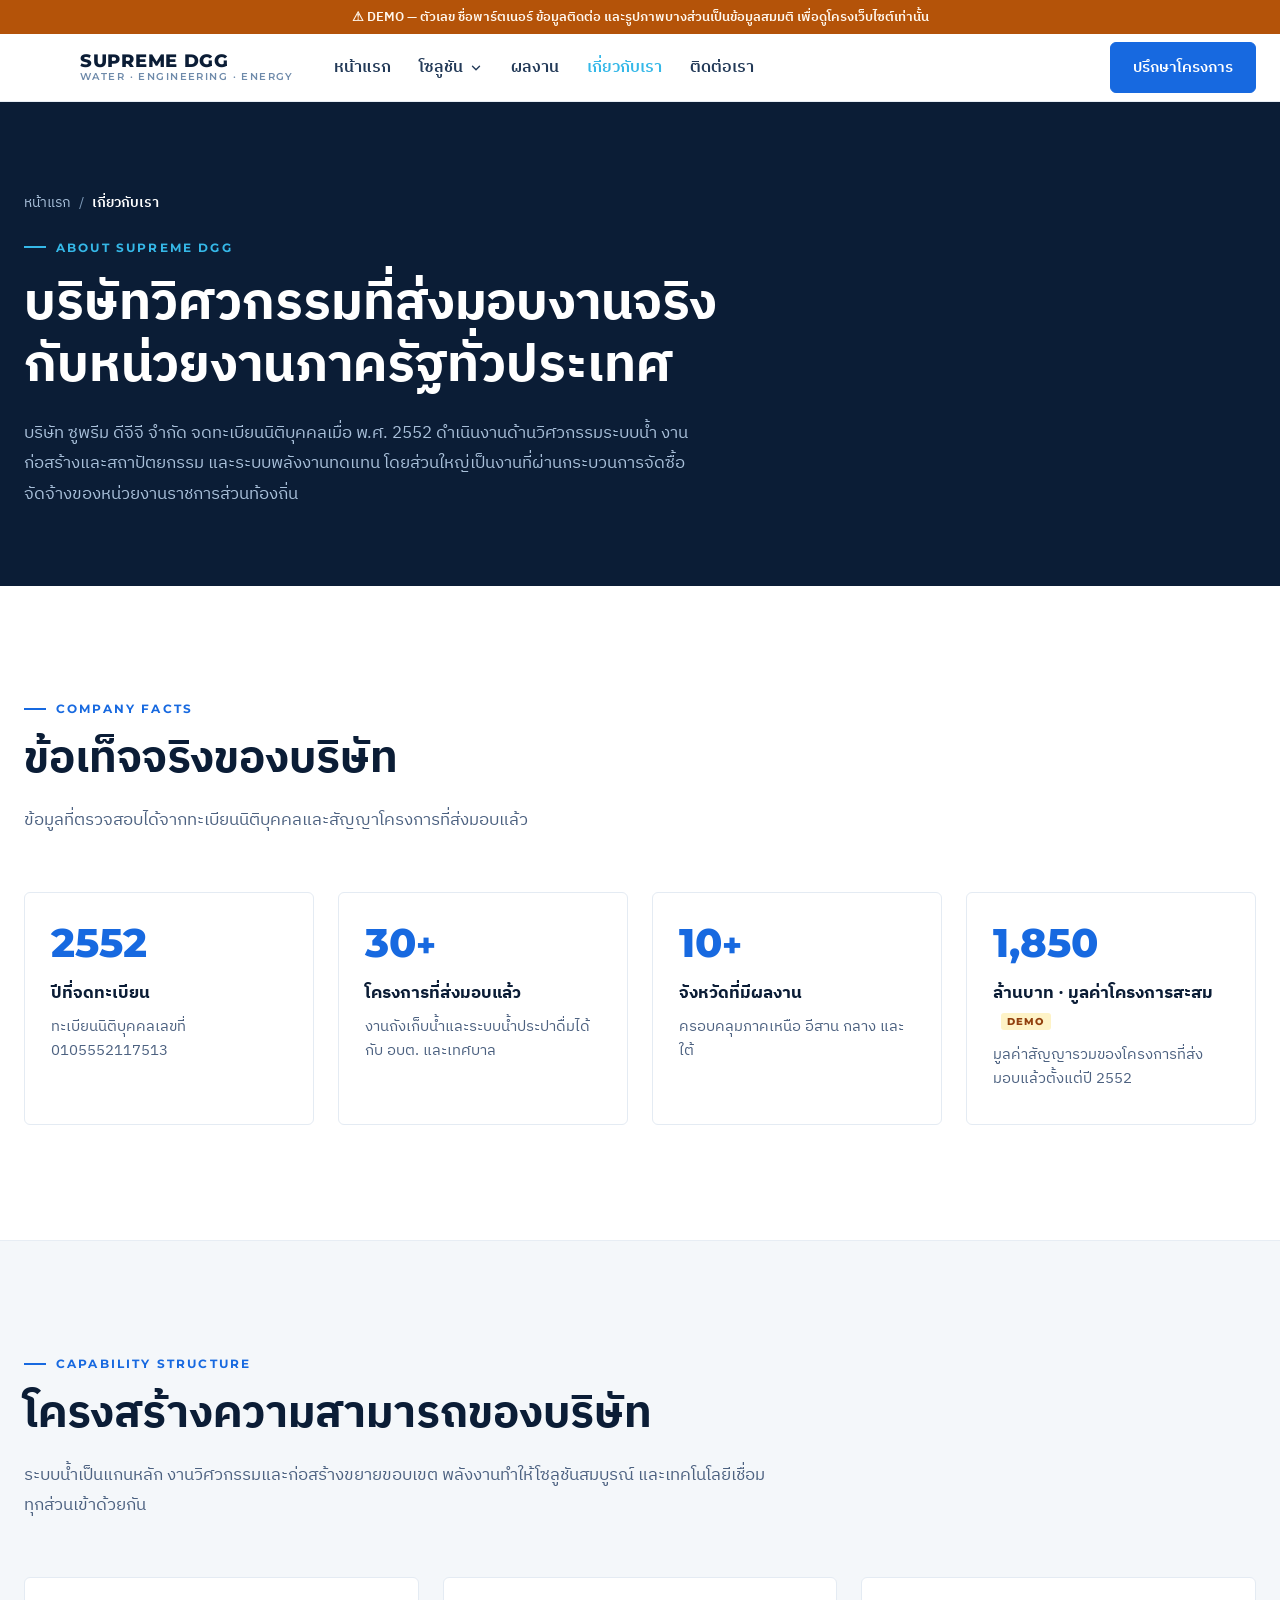
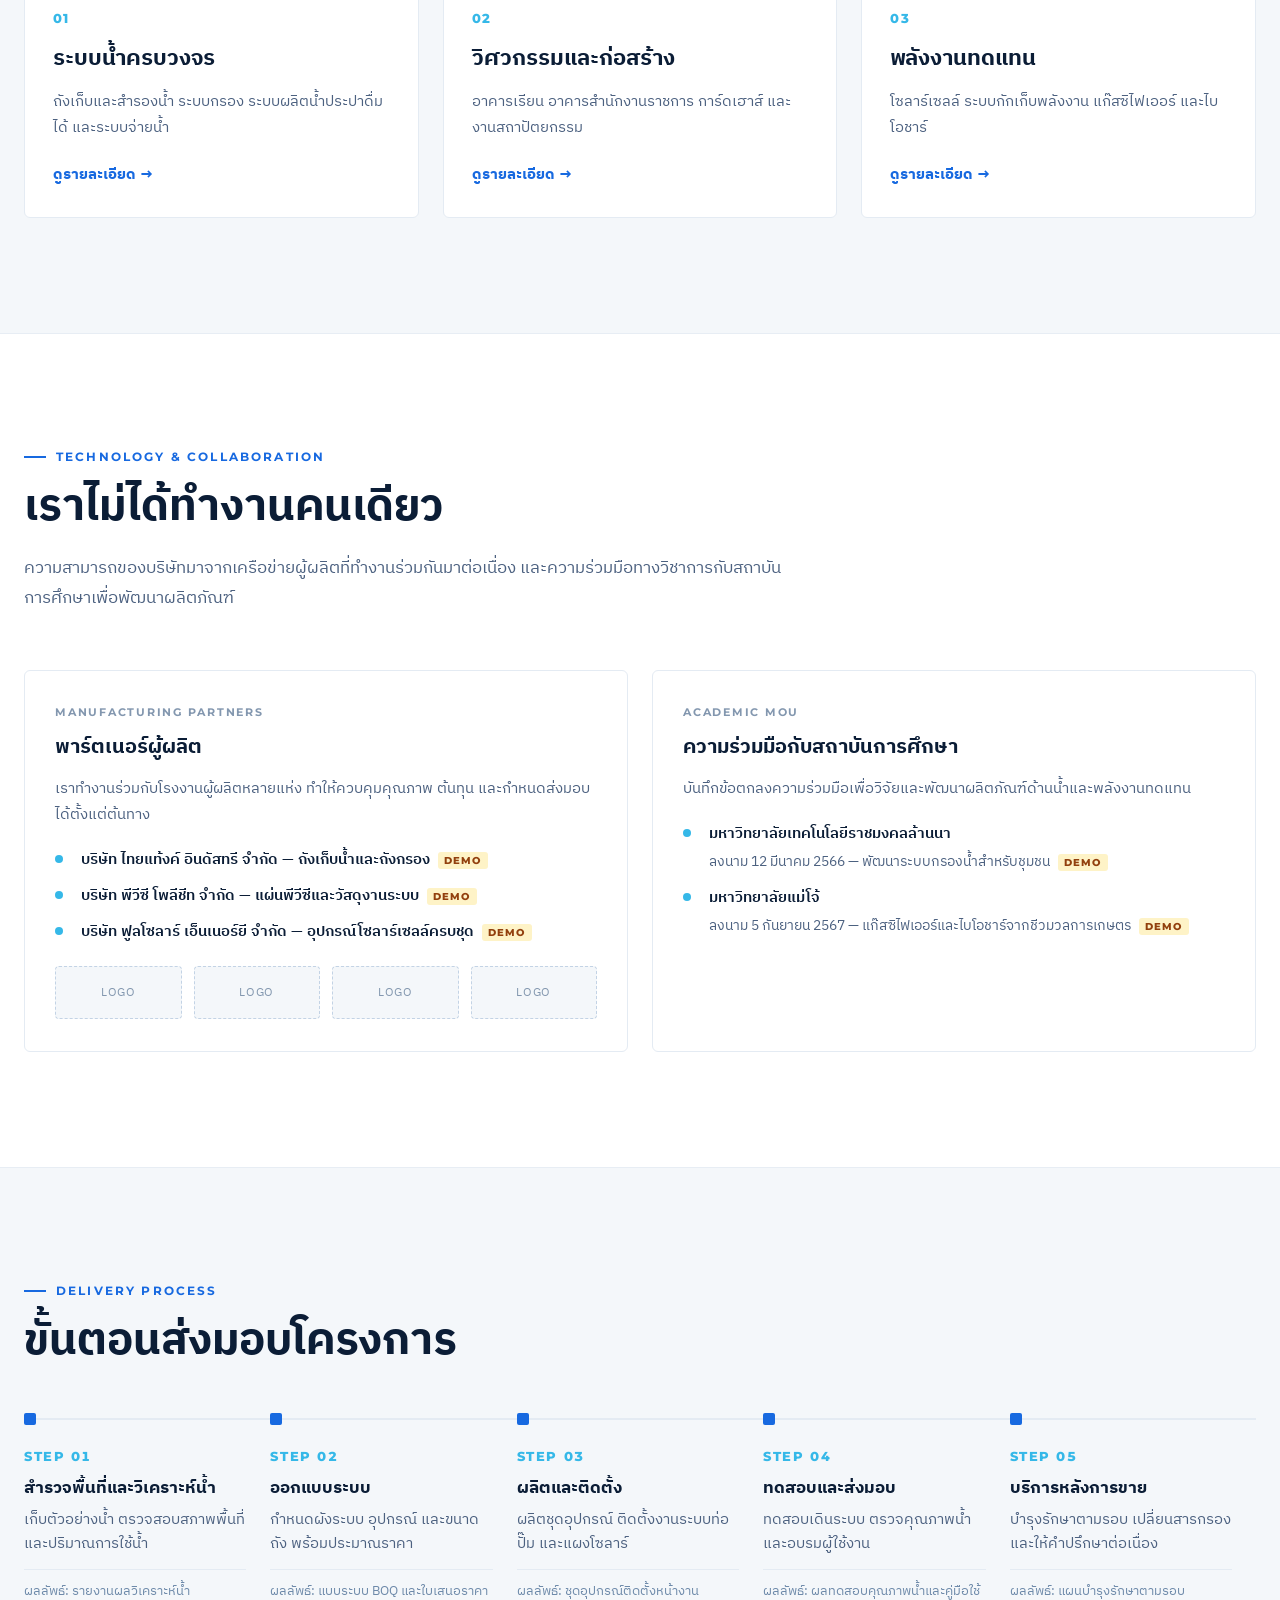
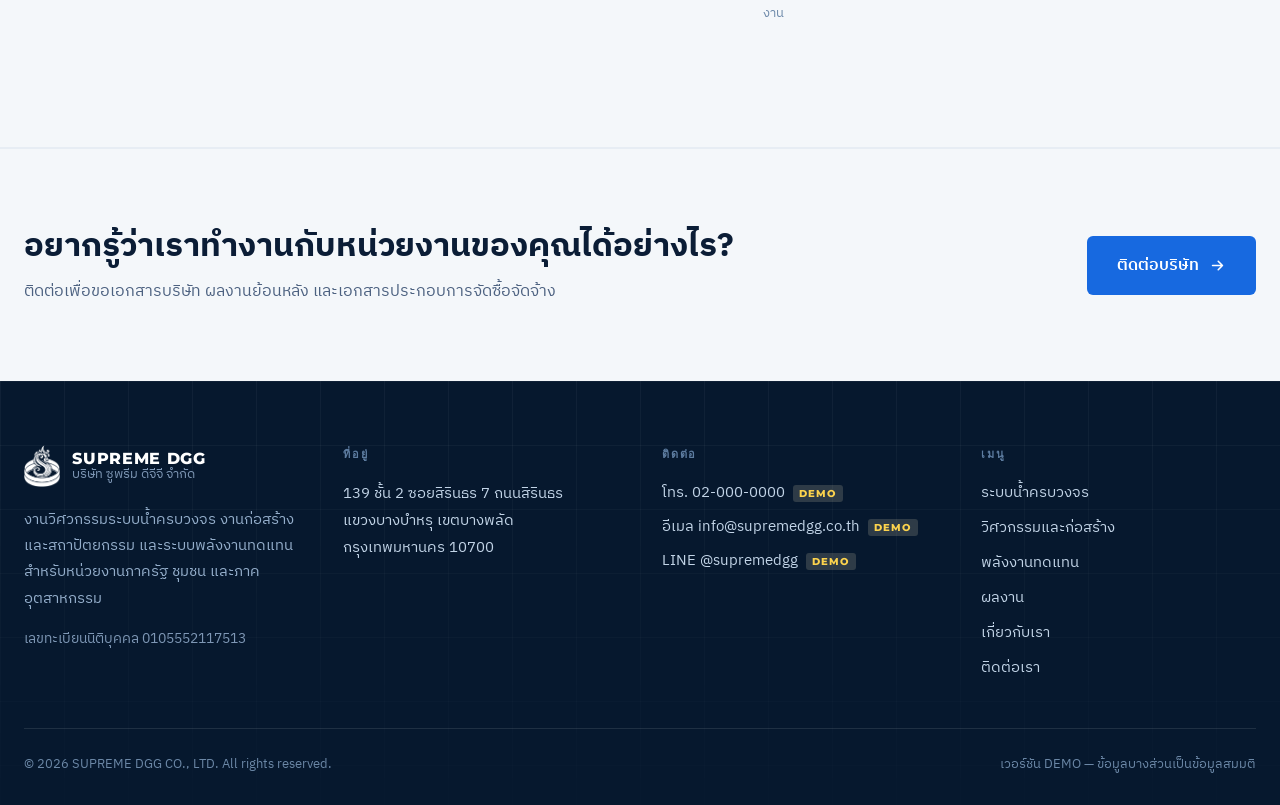
==== commit 4ef350de: "Fill the empty fields with demo data behind a DEMO marker layer The company has not supplied its con" ====
--- a/about.html
+++ b/about.html
@@ -10,7 +10,7 @@
 <link href="https://fonts.googleapis.com/css2?family=IBM+Plex+Sans+Thai:wght@400;500;600;700&family=Montserrat:wght@400;500;600;700;800&display=swap" rel="stylesheet">
 <link rel="stylesheet" href="styles.css">
 </head>
-<body data-page="about">
+<body data-page="about" class="is-demo">
 
 <header id="site-header" class="header">
   <div class="header-inner">
@@ -108,9 +108,9 @@
           <p>ครอบคลุมภาคเหนือ อีสาน กลาง และใต้</p>
         </div>
         <div class="card fact-card">
-          <span class="fact-number fact-number-pending">รอข้อมูล</span>
-          <strong>มูลค่าโครงการสะสม</strong>
-          <p>รอบริษัทยืนยันตัวเลขมูลค่าสัญญารวมเพื่อแสดงบนเว็บไซต์</p>
+          <span class="fact-number">1,850</span>
+          <strong data-demo>ล้านบาท · มูลค่าโครงการสะสม</strong>
+          <p>มูลค่าสัญญารวมของโครงการที่ส่งมอบแล้วตั้งแต่ปี 2552</p>
         </div>
       </div>
     </div>
@@ -162,11 +162,16 @@
           <h3>พาร์ตเนอร์ผู้ผลิต</h3>
           <p>เราทำงานร่วมกับโรงงานผู้ผลิตหลายแห่ง ทำให้ควบคุมคุณภาพ ต้นทุน และกำหนดส่งมอบได้ตั้งแต่ต้นทาง</p>
           <ul class="tick-list">
-            <li>ผู้ผลิตถังเก็บน้ำและถังกรอง</li>
-            <li>ผู้ผลิตแผ่นพีวีซีและวัสดุงานระบบ</li>
-            <li>ผู้จัดหาอุปกรณ์ระบบโซลาร์เซลล์ครบชุด</li>
+            <li data-demo>บริษัท ไทยแท้งค์ อินดัสทรี จำกัด — ถังเก็บน้ำและถังกรอง</li>
+            <li data-demo>บริษัท พีวีซี โพลีชีท จำกัด — แผ่นพีวีซีและวัสดุงานระบบ</li>
+            <li data-demo>บริษัท ฟูลโซลาร์ เอ็นเนอร์ยี จำกัด — อุปกรณ์โซลาร์เซลล์ครบชุด</li>
           </ul>
-          <div class="pending-note">รายชื่อและโลโก้พาร์ตเนอร์ — รอบริษัทยืนยัน</div>
+          <div class="demo-logo-row">
+            <div class="demo-photo demo-photo-logo"><span>LOGO</span></div>
+            <div class="demo-photo demo-photo-logo"><span>LOGO</span></div>
+            <div class="demo-photo demo-photo-logo"><span>LOGO</span></div>
+            <div class="demo-photo demo-photo-logo"><span>LOGO</span></div>
+          </div>
         </div>
 
         <div class="card collab-card">
@@ -174,10 +179,9 @@
           <h3>ความร่วมมือกับสถาบันการศึกษา</h3>
           <p>บันทึกข้อตกลงความร่วมมือเพื่อวิจัยและพัฒนาผลิตภัณฑ์ด้านน้ำและพลังงานทดแทน</p>
           <ul class="tick-list">
-            <li>มหาวิทยาลัยเทคโนโลยีราชมงคลล้านนา</li>
-            <li>มหาวิทยาลัยแม่โจ้</li>
+            <li>มหาวิทยาลัยเทคโนโลยีราชมงคลล้านนา<br><small data-demo>ลงนาม 12 มีนาคม 2566 — พัฒนาระบบกรองน้ำสำหรับชุมชน</small></li>
+            <li>มหาวิทยาลัยแม่โจ้<br><small data-demo>ลงนาม 5 กันยายน 2567 — แก๊สซิไฟเออร์และไบโอชาร์จากชีวมวลการเกษตร</small></li>
           </ul>
-          <div class="pending-note">วันที่ลงนามและขอบเขต MOU — รอบริษัทยืนยัน</div>
         </div>
       </div>
     </div>
@@ -265,9 +269,9 @@
       <div>
         <div class="footer-label">ติดต่อ</div>
         <div class="footer-contact">
-          <span>โทร. 0X-XXX-XXXX <em>(รอข้อมูล)</em></span>
-          <span>อีเมล example@domain.co.th <em>(รอข้อมูล)</em></span>
-          <span>LINE @placeholder <em>(รอข้อมูล)</em></span>
+          <span data-demo>โทร. 02-000-0000</span>
+          <span data-demo>อีเมล info@supremedgg.co.th</span>
+          <span data-demo>LINE @supremedgg</span>
         </div>
       </div>
       <div>
@@ -284,7 +288,7 @@
     </div>
     <div class="footer-bottom">
       <span>© 2026 SUPREME DGG CO., LTD. All rights reserved.</span>
-      <span>ข้อมูลติดต่อบางส่วนเป็น Placeholder</span>
+      <span>เวอร์ชัน DEMO — ข้อมูลบางส่วนเป็นข้อมูลสมมติ</span>
     </div>
   </div>
 </footer>
--- a/styles.css
+++ b/styles.css
@@ -839,14 +839,6 @@
   background: var(--cyan);
 }
 
-.pending-note {
-  margin-top: 22px;
-  padding-top: 16px;
-  border-top: 1px solid var(--line);
-  font-size: 13px;
-  color: #8397AF;
-}
-
 /* ---------- CTA band ---------- */
 
 .cta-band { background: var(--tint); border-top: 1px solid var(--line-soft); padding: clamp(48px, 6vw, 76px) 0; }
@@ -861,3 +853,87 @@
 .cta-band p { margin: 0; max-width: 62ch; font-size: 16px; line-height: 1.7; color: var(--muted); }
 .fact-number-pending { font-family: 'IBM Plex Sans Thai', sans-serif; font-size: 22px; font-weight: 700; color: #8397AF; }
 .projects-filter-title { font-size: clamp(22px, 2.2vw, 28px); font-weight: 700; color: var(--navy); }
+
+/* ---------- DEMO MODE ----------
+   Everything below is driven by class="is-demo" on <body>. The banner is a
+   pure ::before so no page needs extra markup, and dropping the class from the
+   seven pages turns the whole layer off. Delete this block once the real
+   figures, partner names and photos land. */
+
+body.is-demo::before {
+  content: '⚠ DEMO — ตัวเลข ชื่อพาร์ตเนอร์ ข้อมูลติดต่อ และรูปภาพบางส่วนเป็นข้อมูลสมมติ เพื่อดูโครงเว็บไซต์เท่านั้น';
+  position: fixed;
+  top: 0; left: 0; right: 0;
+  z-index: 200;
+  height: 34px;
+  display: flex;
+  align-items: center;
+  justify-content: center;
+  padding: 0 16px;
+  background: #B45309;
+  color: #FFF7ED;
+  font-size: 12.5px;
+  font-weight: 600;
+  line-height: 1.2;
+  text-align: center;
+  overflow: hidden;
+}
+
+body.is-demo .header { top: 34px; }
+body.is-demo:not([data-page="home"]) main { padding-top: calc(var(--header-h-scrolled) + 34px); }
+body.is-demo[data-page="home"] .hero { padding-top: 34px; }
+body.is-demo section[id], body.is-demo #contact-form { scroll-margin-top: 126px; }
+
+/* Per-value marker. Sits on the element holding a made-up value. */
+body.is-demo [data-demo]::after {
+  content: 'DEMO';
+  display: inline-block;
+  margin-left: 8px;
+  padding: 2px 6px;
+  border-radius: 3px;
+  background: #FEF3C7;
+  color: #92400E;
+  font-family: 'Montserrat', sans-serif;
+  font-size: 9.5px;
+  font-weight: 800;
+  letter-spacing: .12em;
+  line-height: 1.4;
+  vertical-align: middle;
+  white-space: nowrap;
+}
+body.is-demo .section-dark [data-demo]::after,
+body.is-demo .trust-bar [data-demo]::after,
+body.is-demo .footer [data-demo]::after { background: rgba(254, 243, 199, .16); color: #FCD34D; }
+
+/* Stand-in for a photo we do not have yet. Same aspect ratio as the real
+   .img-slot so the layout matches what the finished page will look like. */
+.demo-photo {
+  display: flex;
+  flex-direction: column;
+  align-items: center;
+  justify-content: center;
+  gap: 8px;
+  width: 100%;
+  aspect-ratio: 4 / 3;
+  padding: 16px;
+  background: var(--tint);
+  border-bottom: 1px dashed #C3D3E5;
+  color: #8397AF;
+  text-align: center;
+}
+.demo-photo svg { opacity: .55; }
+.demo-photo strong { font-size: 14px; font-weight: 600; color: #6E8AAA; }
+.demo-photo span { font-size: 11.5px; letter-spacing: .06em; text-transform: uppercase; }
+.demo-photo-logo { aspect-ratio: 5 / 2; border: 1px dashed #C3D3E5; border-radius: var(--radius-sm); }
+
+.demo-logo-row { display: grid; gap: 12px; grid-template-columns: repeat(auto-fit, minmax(min(120px, 100%), 1fr)); margin-top: 22px; }
+
+@media print {
+  body.is-demo::before { position: static; height: auto; }
+  body.is-demo .header { top: 0; }
+}
+.tick-list small { display: inline-block; margin-top: 6px; font-size: 13.5px; font-weight: 400; line-height: 1.6; color: var(--muted); }
+@media (max-width: 720px) {
+  /* Shorter wording so the banner stays on one line inside its fixed height. */
+  body.is-demo::before { content: '⚠ DEMO — ข้อมูลบางส่วนเป็นข้อมูลสมมติ'; font-size: 12px; }
+}
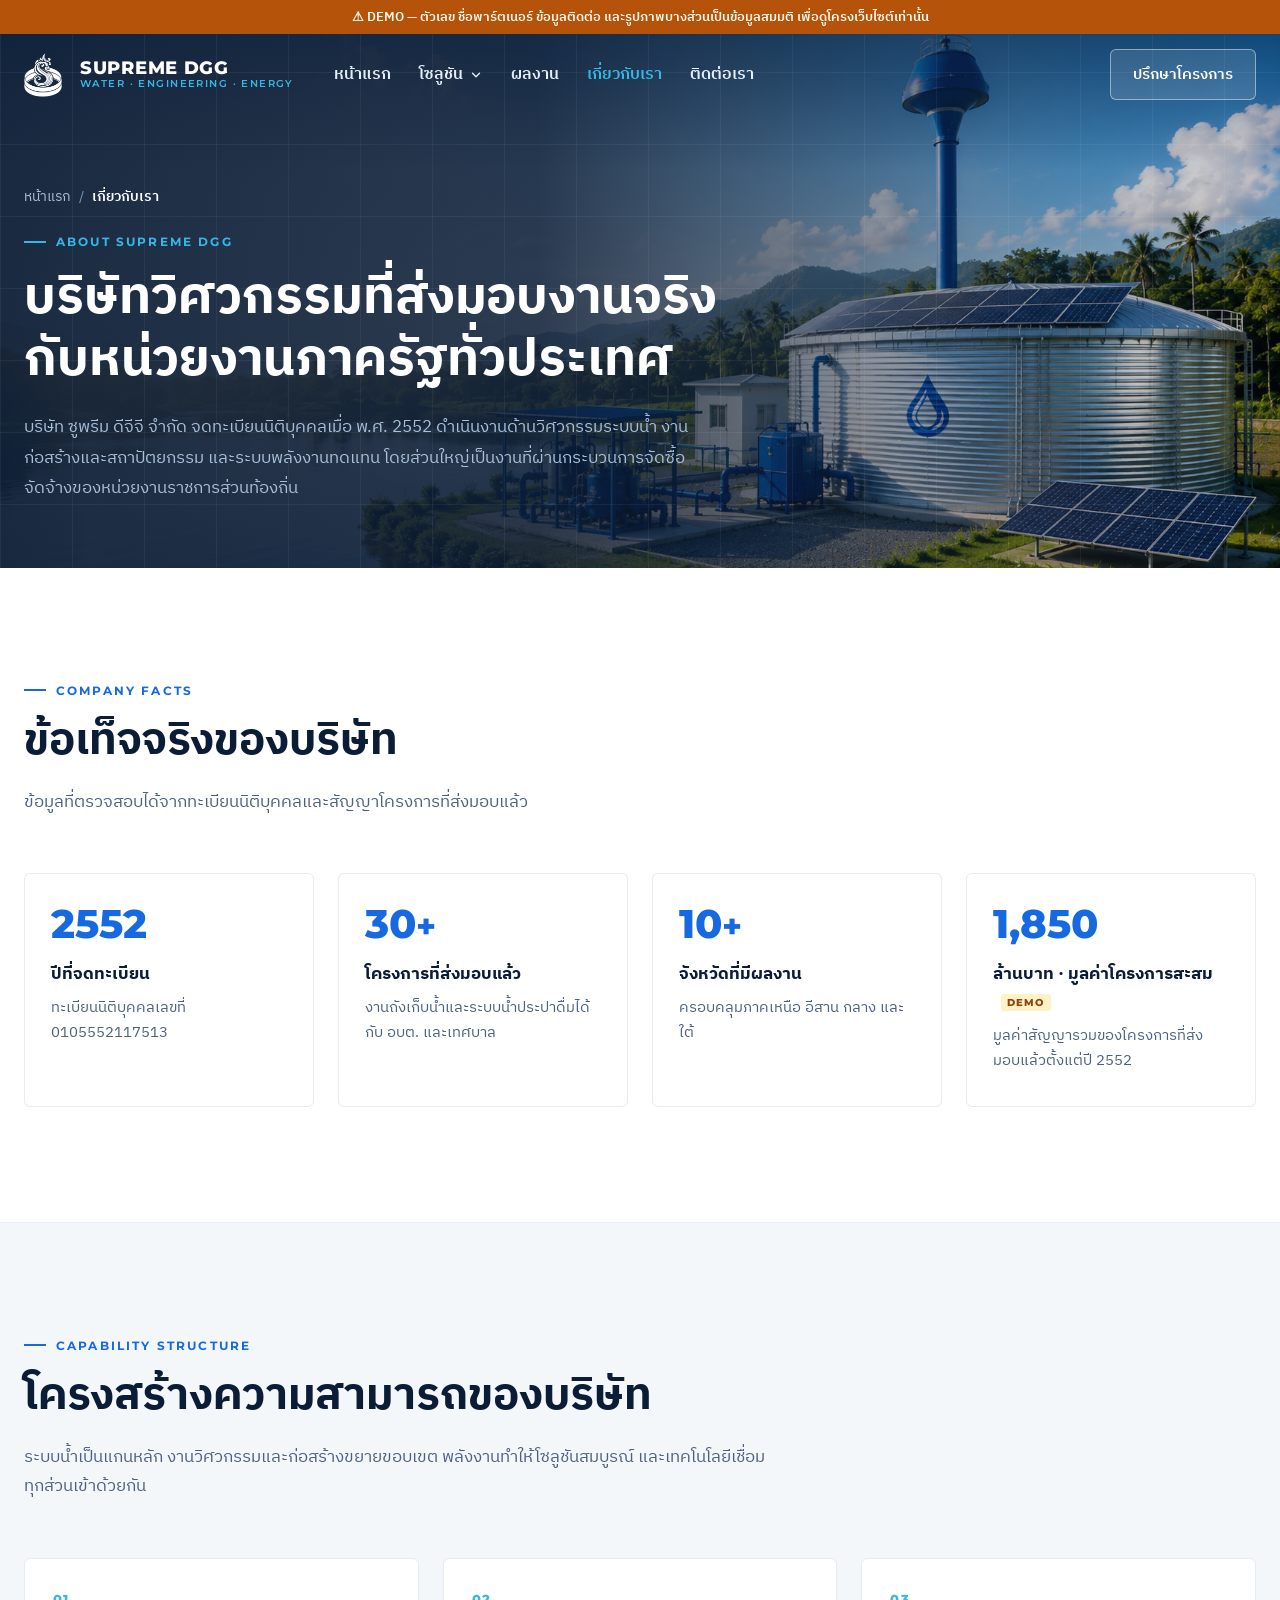
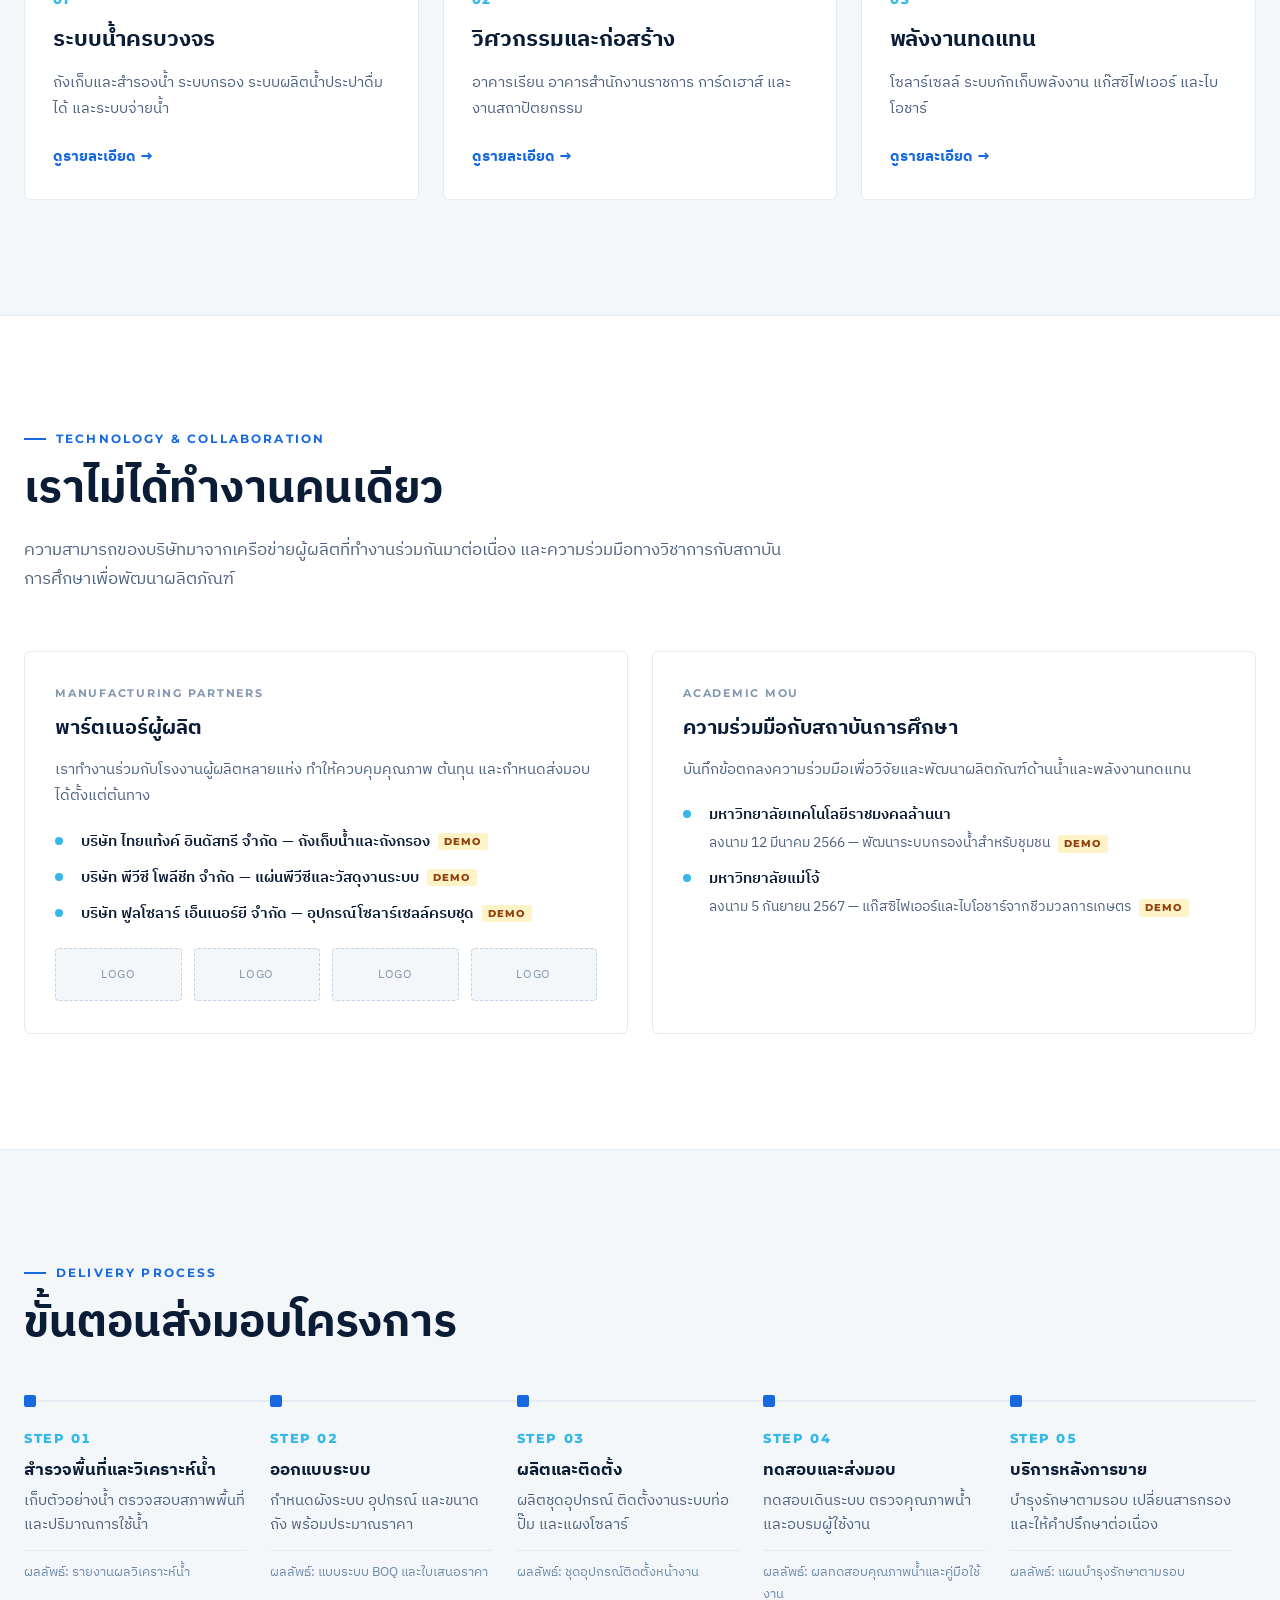
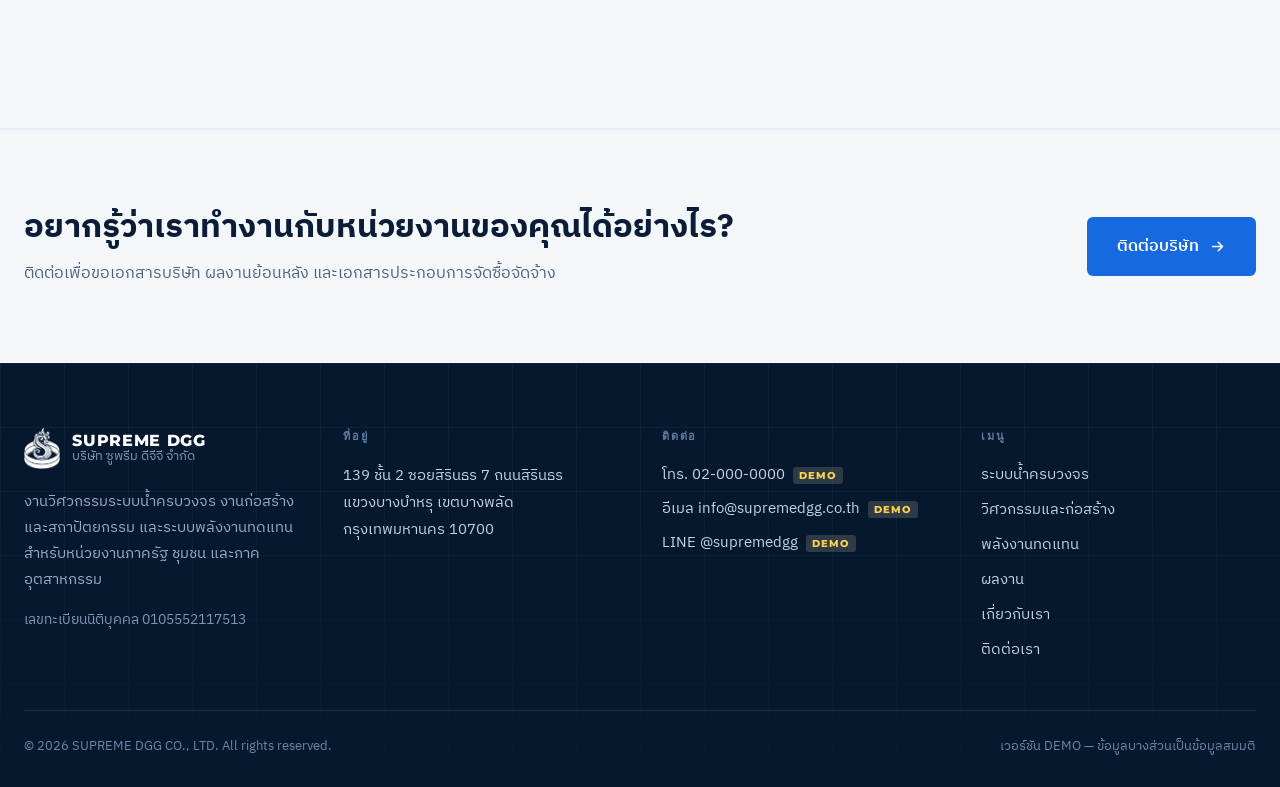
==== commit 7784c3c4: "Lead the homepage with water and give every page a photo hero The homepage previously presented wate" ====
--- a/about.html
+++ b/about.html
@@ -75,6 +75,9 @@
 <main>
 
   <section class="page-hero">
+    <div class="hero-media" data-slot="hero-about">
+      <img src="assets/hero.png" alt="ทีมงานและโครงการของ SUPREME DGG" width="1717" height="916" fetchpriority="high">
+    </div>
     <div class="wrap">
       <nav class="crumb" aria-label="breadcrumb"><a href="index.html">หน้าแรก</a><span>/</span><strong>เกี่ยวกับเรา</strong></nav>
       <div class="eyebrow-label eyebrow-label-cyan">ABOUT SUPREME DGG</div>
--- a/styles.css
+++ b/styles.css
@@ -130,8 +130,7 @@
 }
 
 .header.is-scrolled,
-.header.is-menu-open,
-body:not([data-page="home"]) .header {
+.header.is-menu-open {
   height: var(--header-h-scrolled);
   background: #FFFFFF;
   border-bottom-color: var(--line-soft);
@@ -227,7 +226,7 @@
 .hero {
   position: relative;
   width: 100%;
-  min-height: min(88vh, 860px);
+  min-height: min(72vh, 640px);
   display: flex;
   align-items: flex-end;
   background: var(--navy);
@@ -271,7 +270,7 @@
   width: 100%;
   max-width: 1280px;
   margin: 0 auto;
-  padding: 180px 24px 72px;
+  padding: clamp(124px, 14vw, 148px) 24px clamp(44px, 5vw, 60px);
 }
 .hero-content > div { max-width: 720px; }
 
@@ -620,10 +619,9 @@
 
 /* ---------- Multi-page shell ---------- */
 
-/* Inner pages have no dark hero behind the fixed header, so the header sits in
-   its solid state from the start (see the .is-scrolled rule above) and the page
-   content starts below it. */
-body:not([data-page="home"]) main { padding-top: var(--header-h-scrolled); }
+/* Every page now opens on a photo hero, so the header starts transparent over
+   it on inner pages too and flips solid on scroll (see the .is-scrolled rule
+   above). The hero's own top padding is what clears the fixed header. */
 
 /* ---------- Nav dropdown ---------- */
 
@@ -705,12 +703,19 @@
 
 /* ---------- Page hero (inner pages) ---------- */
 
+/* Inner-page heroes carry the same photo + scrim layer as the homepage hero,
+   so .hero-media (and its ::before scrim / ::after grid) is reused verbatim.
+   Every page currently points at assets/hero.png; swap the src per page as
+   the real photos arrive — data-slot names the intended shot. */
 .page-hero {
+  position: relative;
+  overflow: hidden;
   background: var(--navy);
   color: #FFFFFF;
-  padding: clamp(56px, 7vw, 96px) 0 clamp(52px, 6vw, 84px);
-}
-.page-hero-tight { padding-bottom: clamp(36px, 4vw, 56px); }
+  padding: clamp(112px, 12vw, 152px) 0 clamp(44px, 5vw, 68px);
+}
+.page-hero > .wrap { position: relative; z-index: 1; }
+.page-hero-tight { padding-bottom: clamp(32px, 4vw, 48px); }
 .page-hero h1 {
   margin: 0 0 20px;
   max-width: 30ch;
@@ -770,6 +775,14 @@
 .line-card:hover .line-link { color: var(--cyan); }
 
 /* ---------- Water spotlight (homepage) ---------- */
+
+/* .img-slot takes its height from the parent; on the homepage core block there
+   is no card wrapper to supply one, so set the ratio here. */
+.core-photo { aspect-ratio: 4 / 3; border-radius: var(--radius); }
+.core-intro { align-items: center; margin-bottom: 40px; }
+.core-copy p { margin: 0; font-size: 16px; line-height: 1.8; color: var(--muted); }
+.core-copy .btn { margin-top: 26px; }
+.provenance-detail { margin-top: 48px; }
 
 .spotlight-steps {
   display: grid;
@@ -880,8 +893,8 @@
 }
 
 body.is-demo .header { top: 34px; }
-body.is-demo:not([data-page="home"]) main { padding-top: calc(var(--header-h-scrolled) + 34px); }
 body.is-demo[data-page="home"] .hero { padding-top: 34px; }
+body.is-demo .page-hero { padding-top: calc(clamp(112px, 12vw, 152px) + 34px); }
 body.is-demo section[id], body.is-demo #contact-form { scroll-margin-top: 126px; }
 
 /* Per-value marker. Sits on the element holding a made-up value. */
